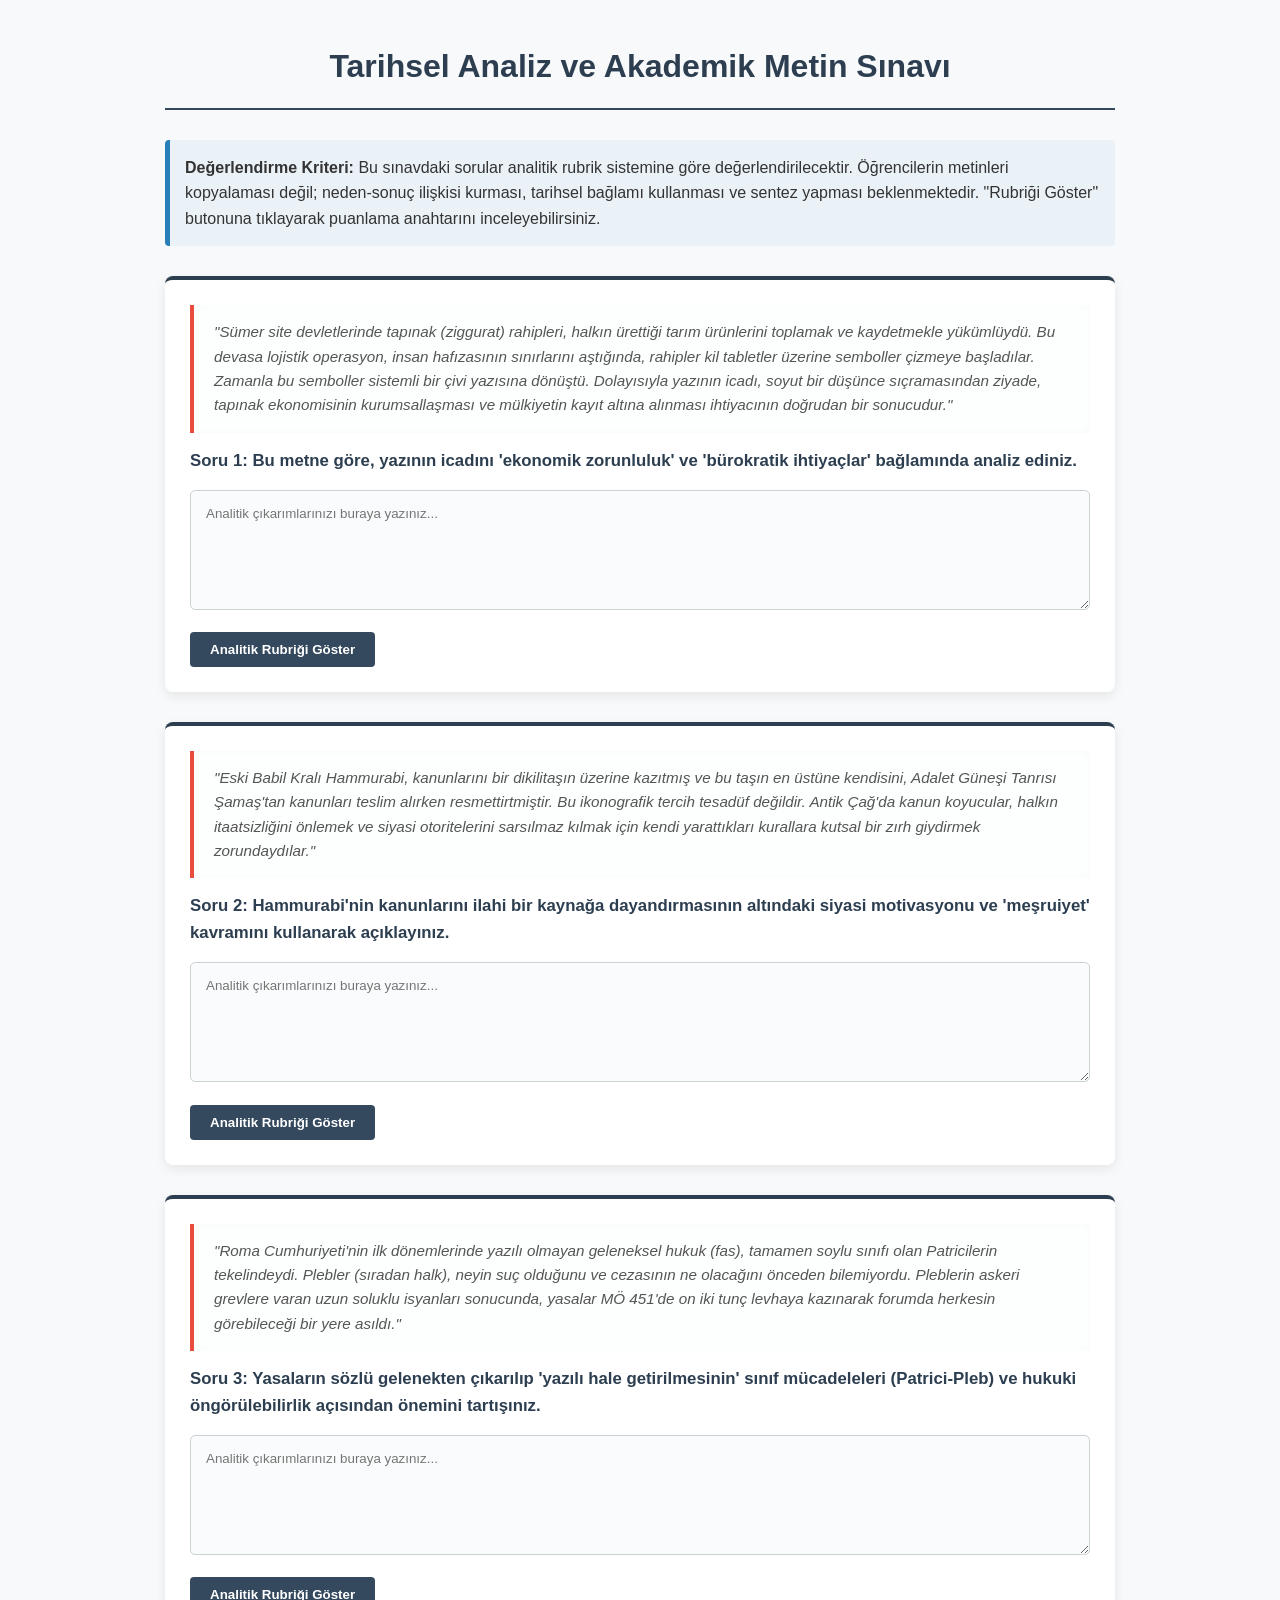
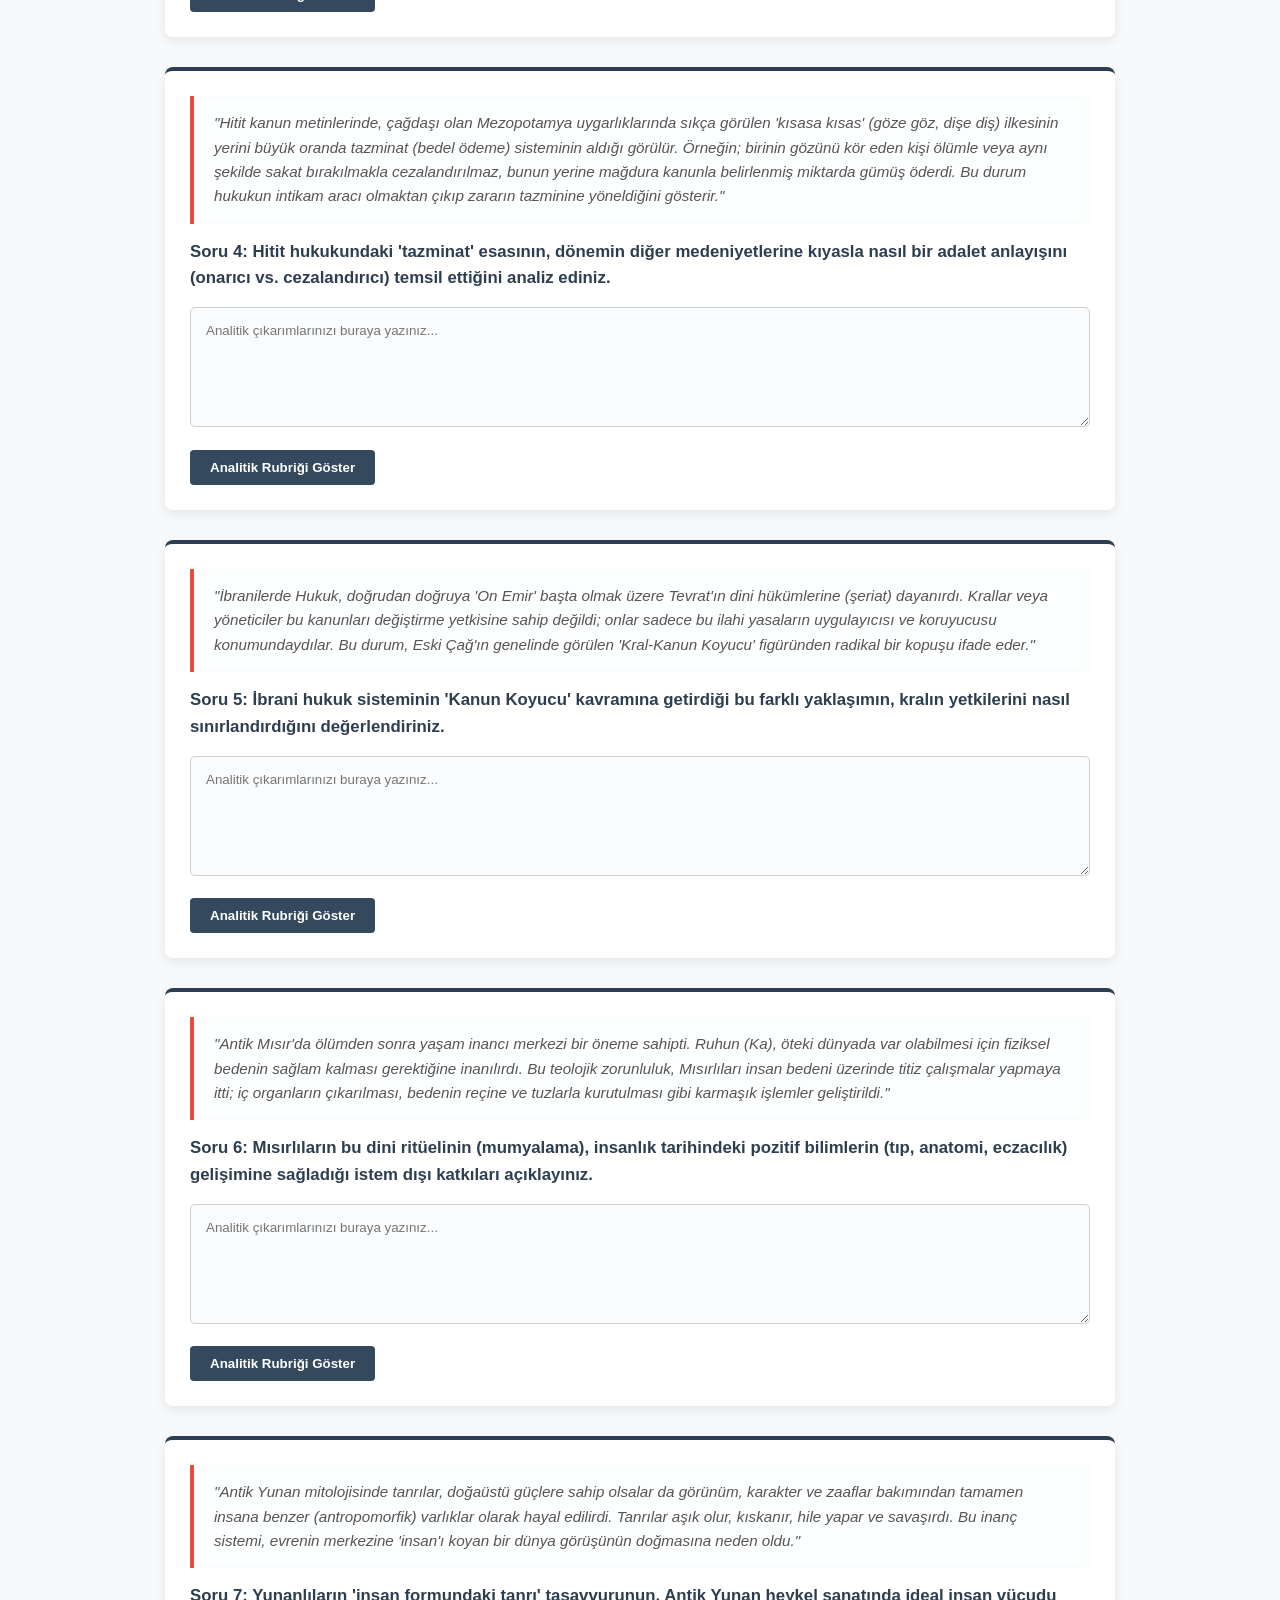
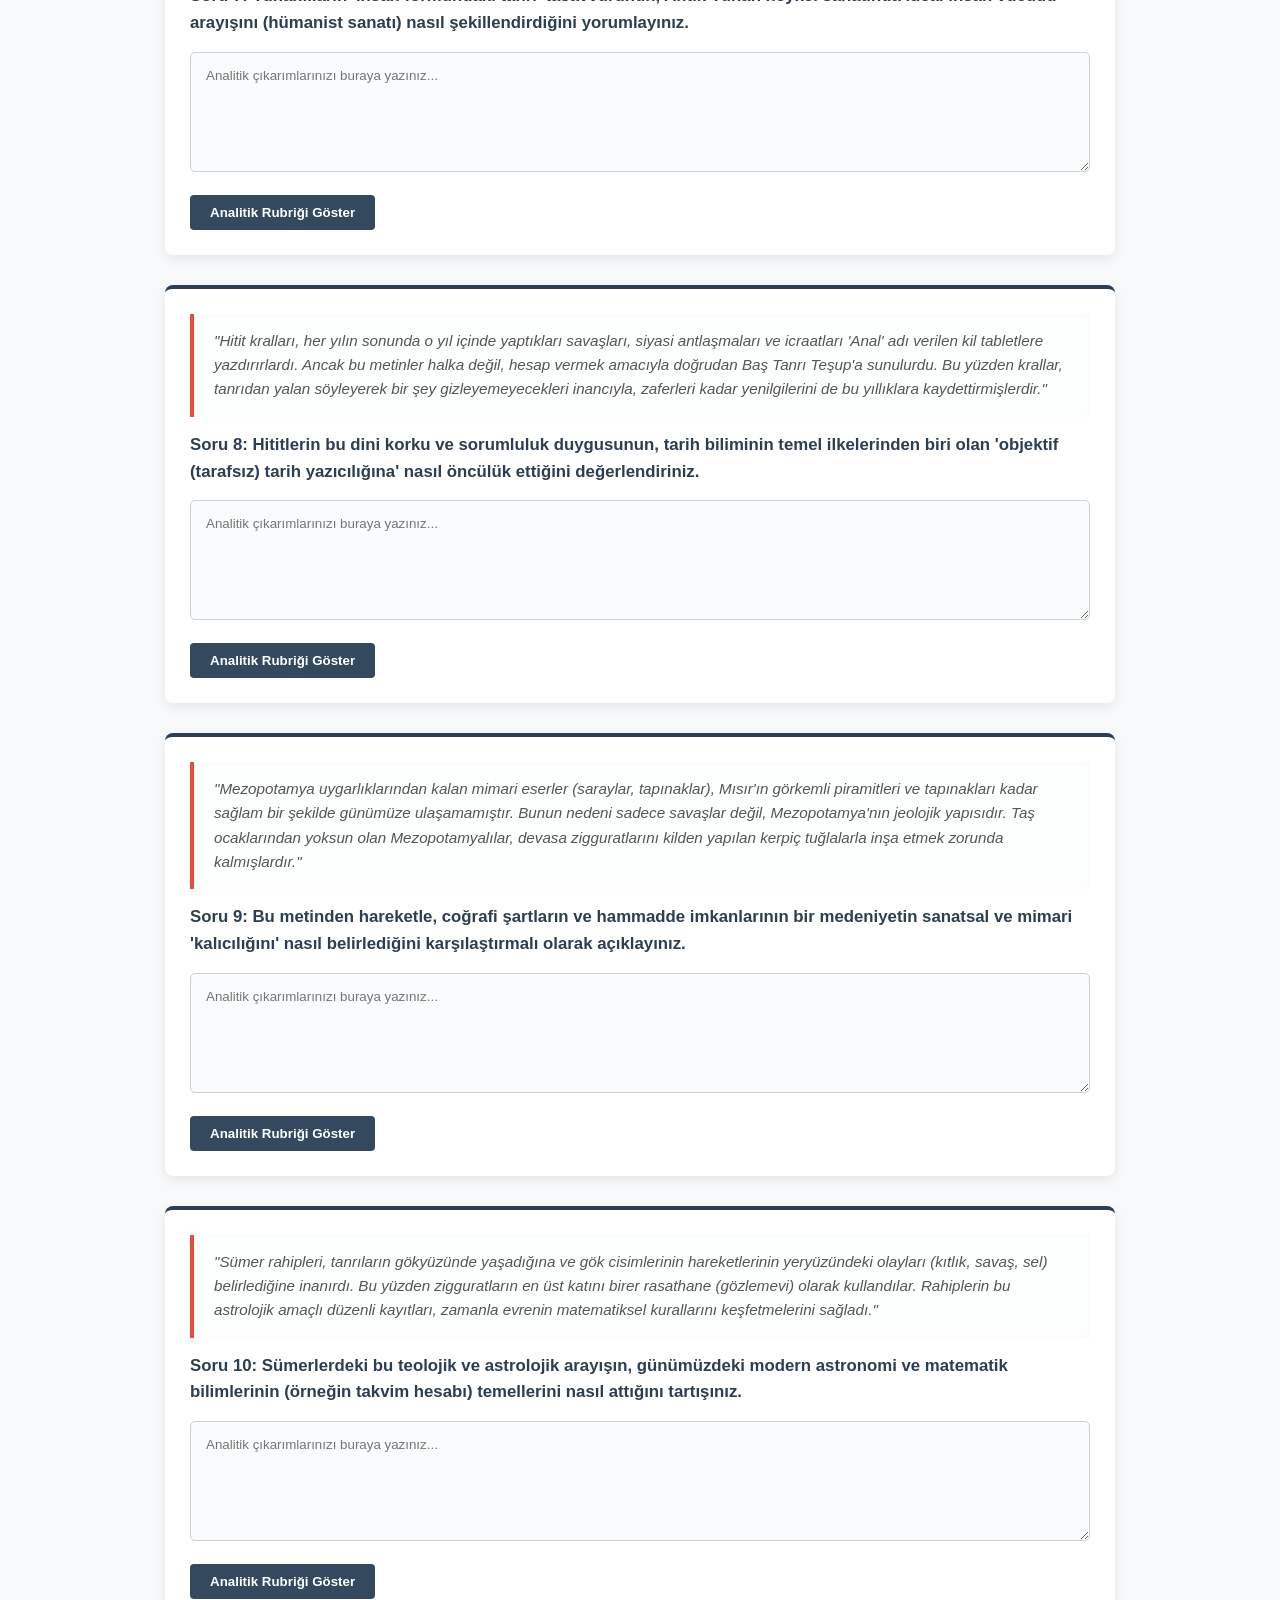
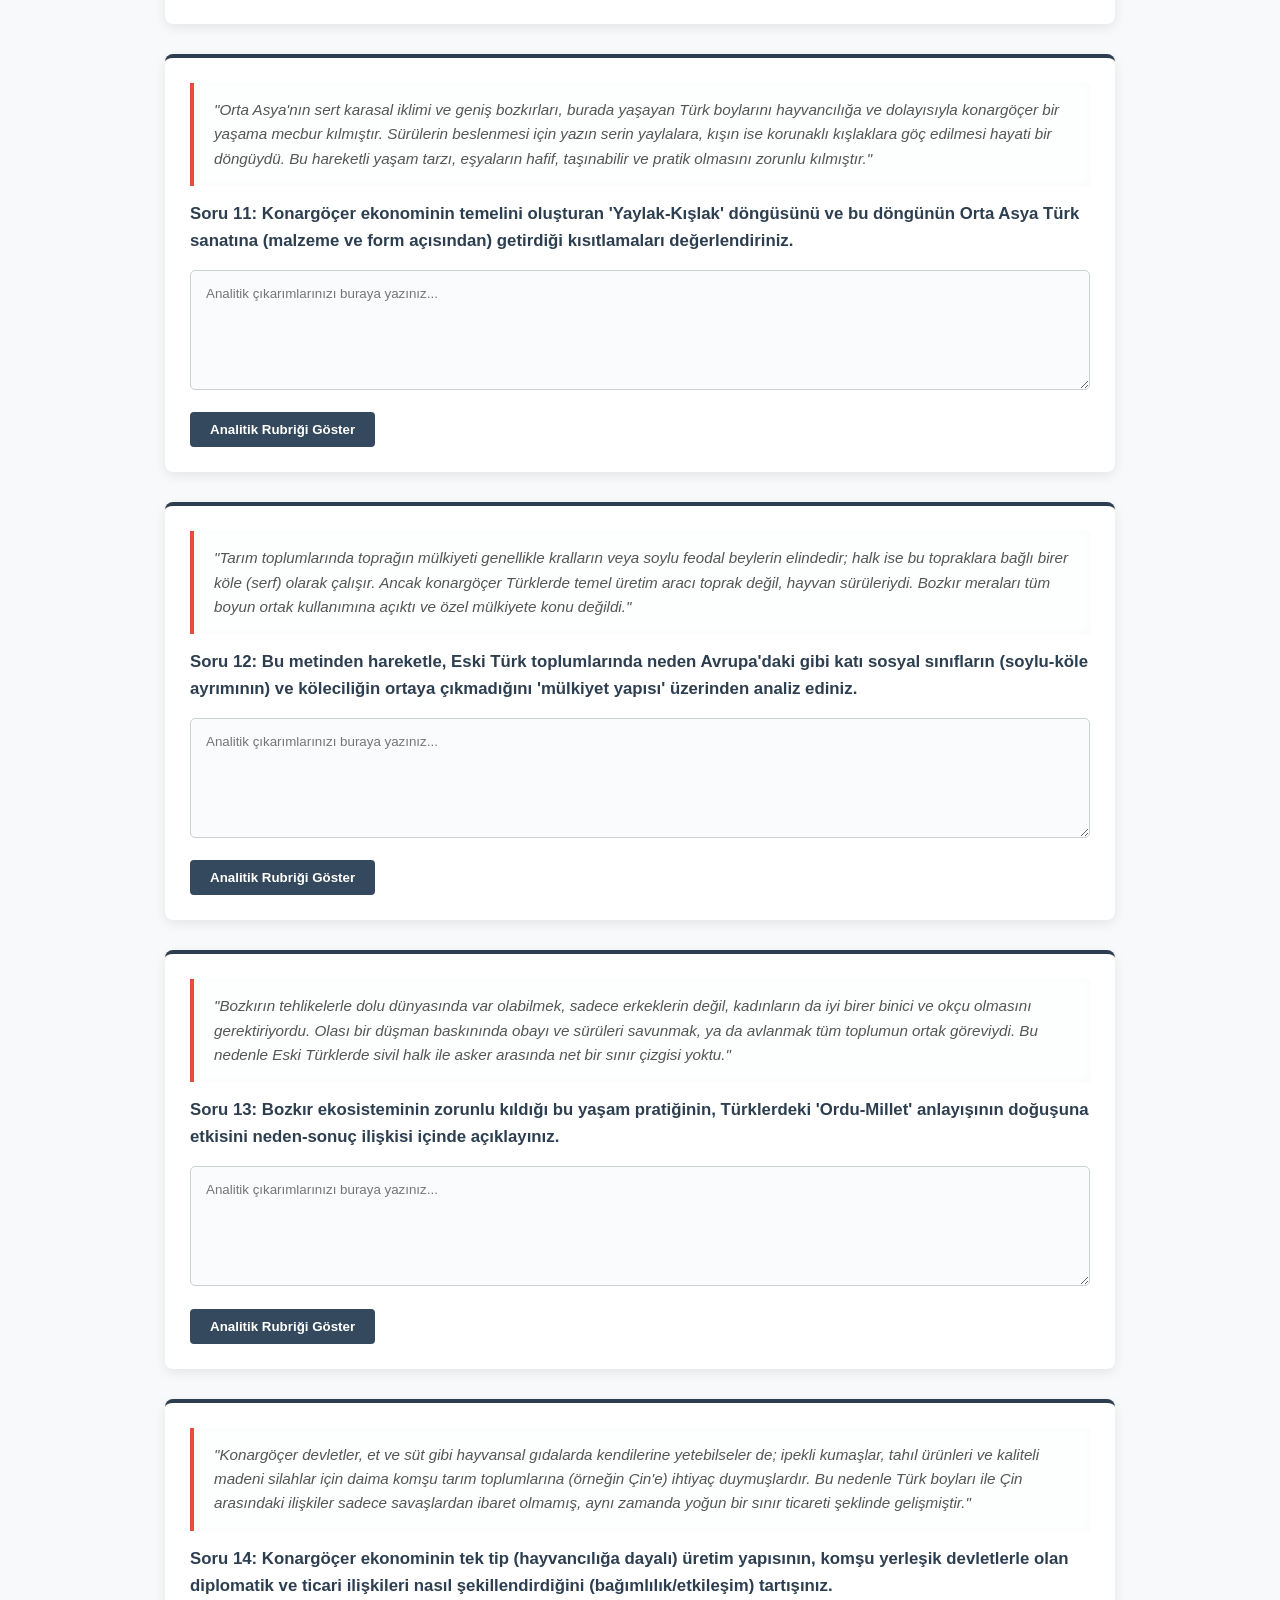
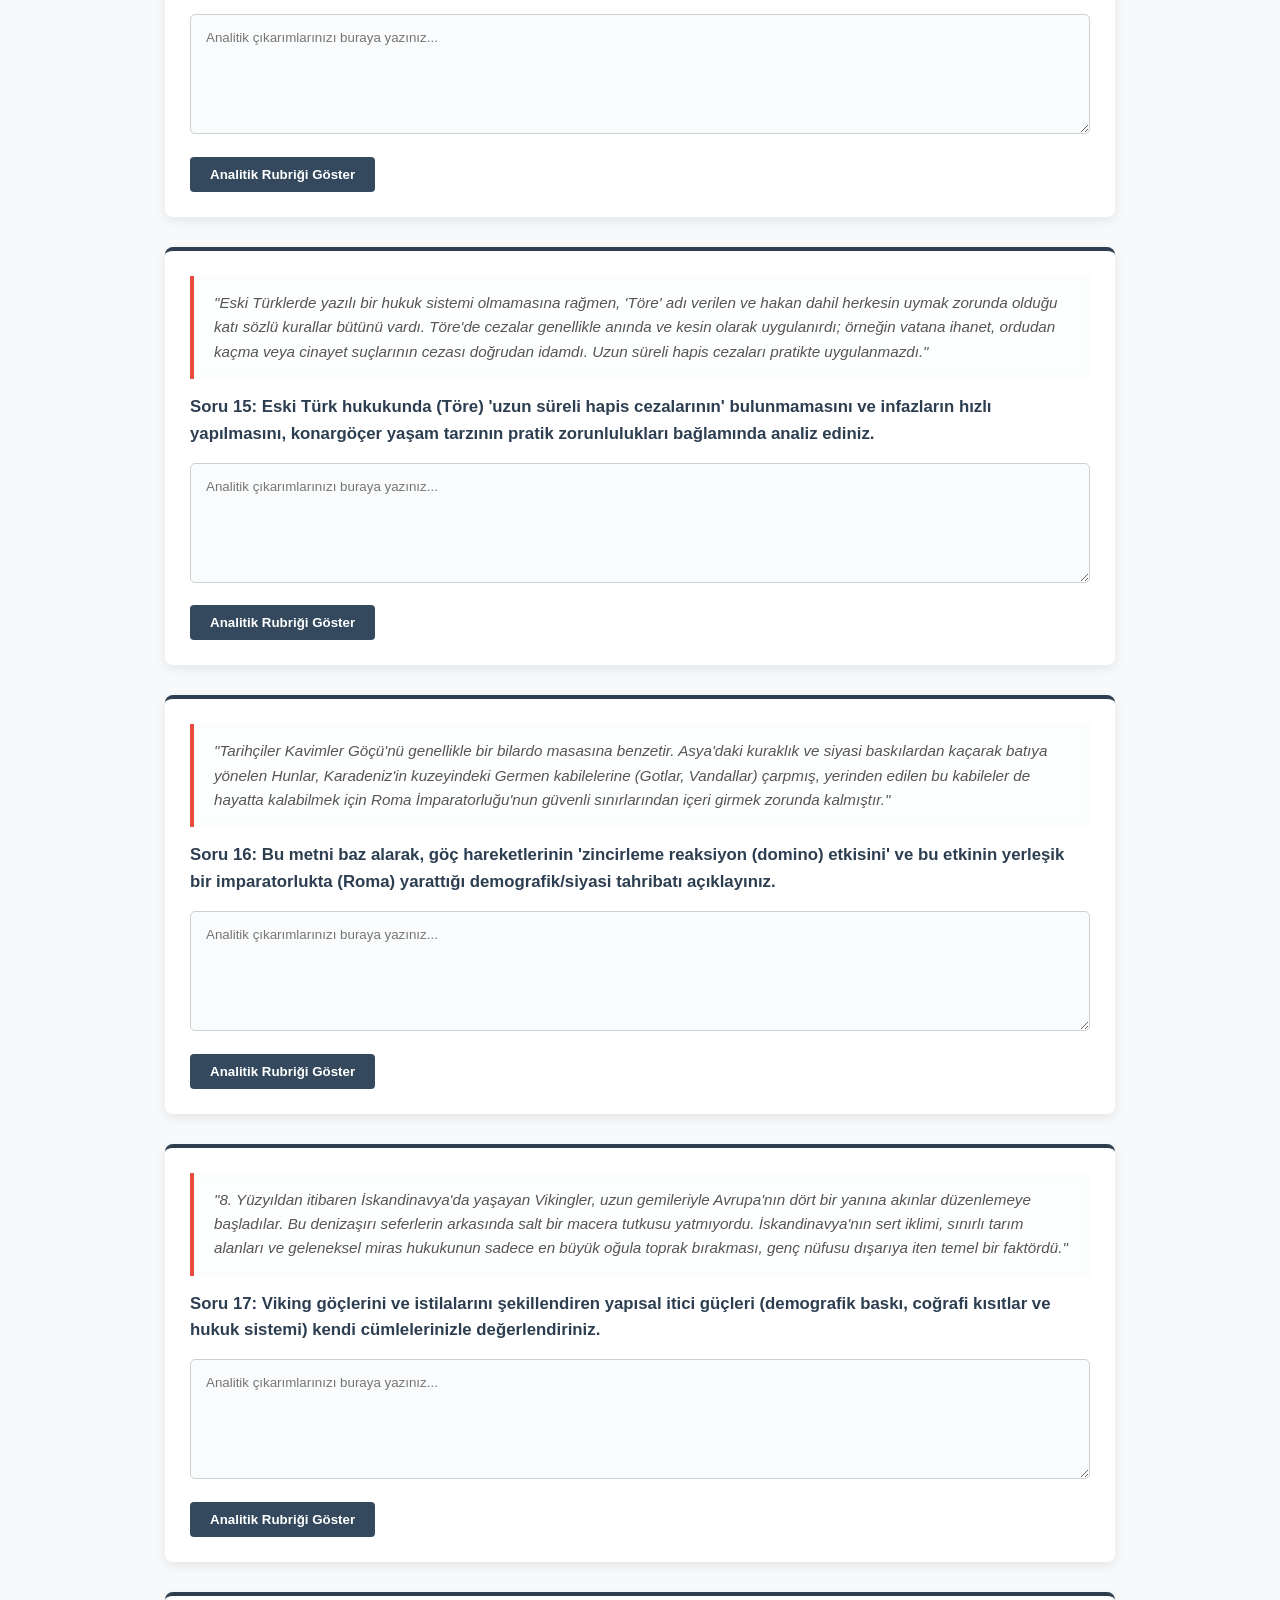
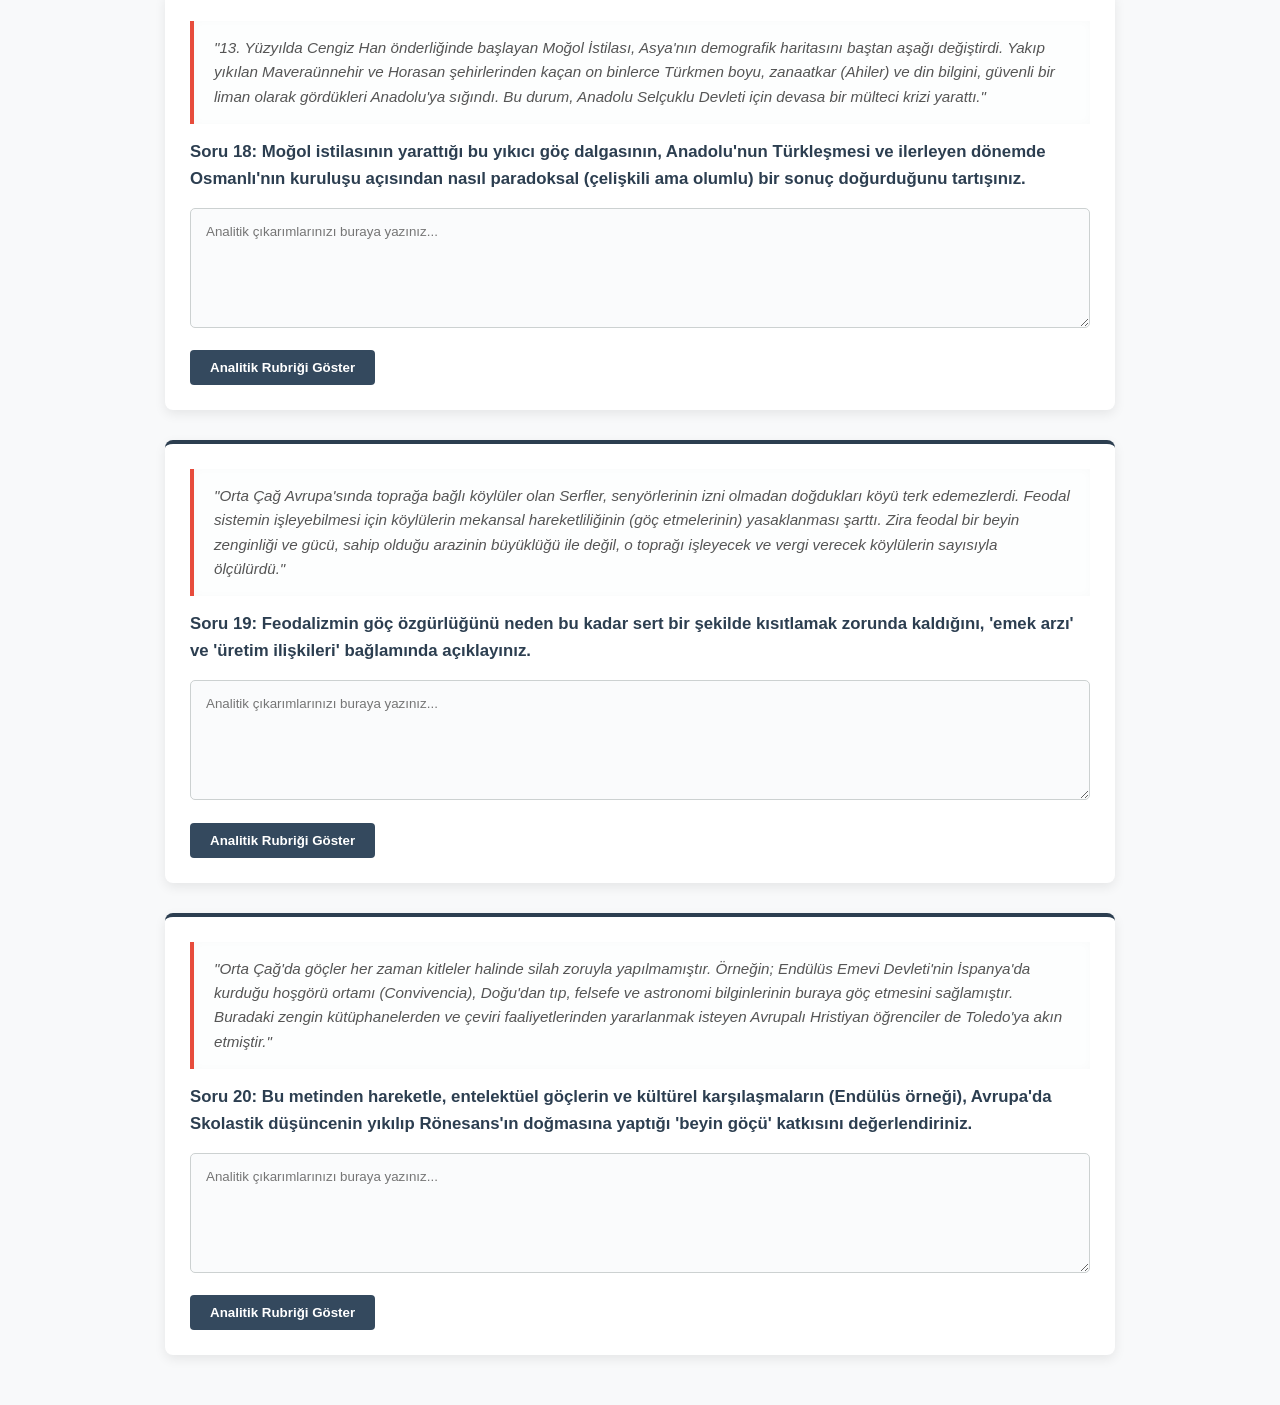
==== simulasyon.html @ 81fdf880 "Create simulasyon.html" ====
<!DOCTYPE html>
<html lang="tr">
<head>
    <meta charset="UTF-8">
    <meta name="viewport" content="width=device-width, initial-scale=1.0">
    <title>Akademik Metin Analizi ve Analitik Rubrik Sınavı</title>
    <style>
        body {
            font-family: 'Segoe UI', Tahoma, Geneva, Verdana, sans-serif;
            background-color: #f8f9fa;
            color: #333;
            line-height: 1.6;
            padding: 20px;
            max-width: 950px;
            margin: 0 auto;
        }
        h1 {
            text-align: center;
            color: #2c3e50;
            border-bottom: 2px solid #34495e;
            padding-bottom: 15px;
            margin-bottom: 30px;
        }
        .bilgi-notu {
            background-color: #eaf2f8;
            border-left: 5px solid #2980b9;
            padding: 15px;
            margin-bottom: 30px;
            border-radius: 4px;
        }
        .soru-karti {
            background-color: #fff;
            border-radius: 8px;
            padding: 25px;
            margin-bottom: 30px;
            box-shadow: 0 4px 12px rgba(0,0,0,0.08);
            border-top: 4px solid #2c3e50;
        }
        .akademik-metin {
            background-color: #fdfefe;
            border-left: 4px solid #e74c3c;
            padding: 15px 20px;
            margin-bottom: 15px;
            font-style: italic;
            color: #555;
            font-size: 0.95em;
            box-shadow: inset 0 0 10px rgba(0,0,0,0.02);
        }
        .soru-kok {
            font-weight: bold;
            font-size: 1.05em;
            margin-bottom: 15px;
            color: #2c3e50;
        }
        textarea {
            width: 100%;
            height: 120px;
            padding: 15px;
            border: 1px solid #ccd1d1;
            border-radius: 5px;
            resize: vertical;
            font-family: inherit;
            margin-bottom: 15px;
            box-sizing: border-box;
            background-color: #fafbfc;
        }
        textarea:focus {
            outline: none;
            border-color: #3498db;
            background-color: #fff;
        }
        .btn-cevap {
            background-color: #34495e;
            color: white;
            border: none;
            padding: 10px 20px;
            border-radius: 4px;
            cursor: pointer;
            font-weight: bold;
            transition: all 0.3s ease;
        }
        .btn-cevap:hover {
            background-color: #1abc9c;
        }
        .btn-cevap.acik {
            background-color: #16a085;
        }
        .rubrik-alani {
            display: none;
            margin-top: 20px;
            padding: 20px;
            background-color: #f4f6f7;
            border: 1px solid #bdc3c7;
            border-radius: 5px;
        }
        .rubrik-tablosu {
            width: 100%;
            border-collapse: collapse;
            margin-top: 10px;
        }
        .rubrik-tablosu th, .rubrik-tablosu td {
            border: 1px solid #d5d8dc;
            padding: 12px;
            text-align: left;
        }
        .rubrik-tablosu th {
            background-color: #eaeded;
            color: #2c3e50;
        }
        .rubrik-tablosu tr:nth-child(2) td:first-child { color: #27ae60; font-weight: bold; } /* 3 Puan */
        .rubrik-tablosu tr:nth-child(3) td:first-child { color: #f39c12; font-weight: bold; } /* 2 Puan */
        .rubrik-tablosu tr:nth-child(4) td:first-child { color: #c0392b; font-weight: bold; } /* 1 Puan */
    </style>
</head>
<body>

    <h1>Tarihsel Analiz ve Akademik Metin Sınavı</h1>
    
    <div class="bilgi-notu">
        <strong>Değerlendirme Kriteri:</strong> Bu sınavdaki sorular analitik rubrik sistemine göre değerlendirilecektir. Öğrencilerin metinleri kopyalaması değil; neden-sonuç ilişkisi kurması, tarihsel bağlamı kullanması ve sentez yapması beklenmektedir. "Rubriği Göster" butonuna tıklayarak puanlama anahtarını inceleyebilirsiniz.
    </div>

    <div id="sinav_alani">
        </div>

    <script>
        const sorular = [
            // ESKİ ÇAĞ HUKUKU (5 Soru)
            { 
                id: "klasik_u2_hukuk_1", 
                metin: "Sümer site devletlerinde tapınak (ziggurat) rahipleri, halkın ürettiği tarım ürünlerini toplamak ve kaydetmekle yükümlüydü. Bu devasa lojistik operasyon, insan hafızasının sınırlarını aştığında, rahipler kil tabletler üzerine semboller çizmeye başladılar. Zamanla bu semboller sistemli bir çivi yazısına dönüştü. Dolayısıyla yazının icadı, soyut bir düşünce sıçramasından ziyade, tapınak ekonomisinin kurumsallaşması ve mülkiyetin kayıt altına alınması ihtiyacının doğrudan bir sonucudur.",
                soru: "Bu metne göre, yazının icadını 'ekonomik zorunluluk' ve 'bürokratik ihtiyaçlar' bağlamında analiz ediniz.", 
                rubrik: "Yazının icadını tapınak ekonomisindeki depolama/kayıt ihtiyacıyla tam olarak ilişkilendirir; mülkiyetin ve bürokrasinin kurumsallaşması kavramlarını doğru kullanır.|Sadece ekonomik zorunluluktan veya tarım ürünlerinin kaydından bahseder, bürokratik kurumsallaşma bağlamını eksik bırakır.|Metni doğrudan kopyalar veya sadece 'yazıyı Sümerler bulmuştur' gibi yüzeysel bir bilgi verir."
            },
            { 
                id: "klasik_u2_hukuk_2", 
                metin: "Eski Babil Kralı Hammurabi, kanunlarını bir dikilitaşın üzerine kazıtmış ve bu taşın en üstüne kendisini, Adalet Güneşi Tanrısı Şamaş'tan kanunları teslim alırken resmettirtmiştir. Bu ikonografik tercih tesadüf değildir. Antik Çağ'da kanun koyucular, halkın itaatsizliğini önlemek ve siyasi otoritelerini sarsılmaz kılmak için kendi yarattıkları kurallara kutsal bir zırh giydirmek zorundaydılar.",
                soru: "Hammurabi'nin kanunlarını ilahi bir kaynağa dayandırmasının altındaki siyasi motivasyonu ve 'meşruiyet' kavramını kullanarak açıklayınız.", 
                rubrik: "Teokratik meşruiyet kavramını kullanarak kralların mutlak itaat sağlamak, kanunların sorgulanmasını önlemek ve siyasi otoriteyi güçlendirmek için dini bir araç olarak kullandığını analiz eder.|Kanunların tanrıdan geldiğini söyleyerek halkı korkutmayı amaçladığını belirtir ancak siyasi meşruiyet ve otorite kavramlarını eksik bırakır.|Sadece Hammurabi'nin kanunları taşlara yazdırdığından veya Tanrı Şamaş'tan bahseder, siyasi amaca değinmez."
            },
            { 
                id: "klasik_u2_hukuk_3", 
                metin: "Roma Cumhuriyeti'nin ilk dönemlerinde yazılı olmayan geleneksel hukuk (fas), tamamen soylu sınıfı olan Patricilerin tekelindeydi. Plebler (sıradan halk), neyin suç olduğunu ve cezasının ne olacağını önceden bilemiyordu. Pleblerin askeri grevlere varan uzun soluklu isyanları sonucunda, yasalar MÖ 451'de on iki tunç levhaya kazınarak forumda herkesin görebileceği bir yere asıldı.",
                soru: "Yasaların sözlü gelenekten çıkarılıp 'yazılı hale getirilmesinin' sınıf mücadeleleri (Patrici-Pleb) ve hukuki öngörülebilirlik açısından önemini tartışınız.", 
                rubrik: "Yazılı hukukun yargıç (soylu) keyfiliğini önlediğini, hukuki öngörülebilirlik/şeffaflık sağladığını ve bu durumun sınıflar arası eşitsizliği gidermede bir dönüm noktası olduğunu savunur.|Yasaların yazılmasının halkın kuralları öğrenmesini sağladığını belirtir ancak sınıf mücadelesi veya soyluların keyfiliğinin önlenmesi boyutunu eksik tartışır.|Sadece 12 Levha Kanunlarının Roma'da yapıldığını ve halk için iyi olduğunu söylemekle yetinir."
            },
            { 
                id: "klasik_u2_hukuk_4", 
                metin: "Hitit kanun metinlerinde, çağdaşı olan Mezopotamya uygarlıklarında sıkça görülen 'kısasa kısas' (göze göz, dişe diş) ilkesinin yerini büyük oranda tazminat (bedel ödeme) sisteminin aldığı görülür. Örneğin; birinin gözünü kör eden kişi ölümle veya aynı şekilde sakat bırakılmakla cezalandırılmaz, bunun yerine mağdura kanunla belirlenmiş miktarda gümüş öderdi. Bu durum hukukun intikam aracı olmaktan çıkıp zararın tazminine yöneldiğini gösterir.",
                soru: "Hitit hukukundaki 'tazminat' esasının, dönemin diğer medeniyetlerine kıyasla nasıl bir adalet anlayışını (onarıcı vs. cezalandırıcı) temsil ettiğini analiz ediniz.", 
                rubrik: "Hitit adalet sisteminin hümanist/onarıcı adalet anlayışına sahip olduğunu, intikam (kısas) yerine mağduriyetin giderilmesini (tazminat) hedeflediğini Mezopotamya ile karşılaştırarak açıklar.|Hititlerde ölüm cezası yerine para cezası olduğunu belirtir ancak bunun adalet felsefesindeki 'onarıcı/intikamcı' bağlamdaki değişimini yeterince tartışmaz.|Sadece gümüş ödendiğinden bahseder, karşılaştırma ve analiz yapmaz."
            },
            { 
                id: "klasik_u2_hukuk_5", 
                metin: "İbranilerde Hukuk, doğrudan doğruya 'On Emir' başta olmak üzere Tevrat'ın dini hükümlerine (şeriat) dayanırdı. Krallar veya yöneticiler bu kanunları değiştirme yetkisine sahip değildi; onlar sadece bu ilahi yasaların uygulayıcısı ve koruyucusu konumundaydılar. Bu durum, Eski Çağ'ın genelinde görülen 'Kral-Kanun Koyucu' figüründen radikal bir kopuşu ifade eder.",
                soru: "İbrani hukuk sisteminin 'Kanun Koyucu' kavramına getirdiği bu farklı yaklaşımın, kralın yetkilerini nasıl sınırlandırdığını değerlendiriniz.", 
                rubrik: "İlahi hukukun üstünlüğünü (hukuk devleti ilkel formunu) kavrar; kralın kanun yapma tekelini kaybedip sadece icra makamına dönüştüğünü ve böylece mutlak otoritesinin sınırlandığını analiz eder.|Kanunların dinden geldiğini ve kralın bunları değiştiremediğini belirtir ancak bunun kralın siyasi gücünü nasıl kısıtladığını detaylandırmaz.|Sadece On Emir'den bahseder, yöneticinin yetki sınırlandırması konusuna girmez."
            },

            // İNANÇ, BİLİM VE SANAT (5 Soru)
            { 
                id: "klasik_u2_inanc_1", 
                metin: "Antik Mısır'da ölümden sonra yaşam inancı merkezi bir öneme sahipti. Ruhun (Ka), öteki dünyada var olabilmesi için fiziksel bedenin sağlam kalması gerektiğine inanılırdı. Bu teolojik zorunluluk, Mısırlıları insan bedeni üzerinde titiz çalışmalar yapmaya itti; iç organların çıkarılması, bedenin reçine ve tuzlarla kurutulması gibi karmaşık işlemler geliştirildi.",
                soru: "Mısırlıların bu dini ritüelinin (mumyalama), insanlık tarihindeki pozitif bilimlerin (tıp, anatomi, eczacılık) gelişimine sağladığı istem dışı katkıları açıklayınız.", 
                rubrik: "Dini inancın anatomi (iç organların yapısı), tıp ve kimya/eczacılık (kimyasal koruyucular) alanlarında deneysel bilginin birikmesine doğrudan ve zorunlu bir zemin hazırladığını açıklar.|Mumyalamanın tıbbı geliştirdiğini belirtir ancak anatomi veya kimya/eczacılık gibi spesifik alt bilim dallarıyla olan bağını detaylandırmaz.|Sadece Mısırlıların ölümden sonra yaşama inandığını ve bedenleri sakladığını yazar."
            },
            { 
                id: "klasik_u2_inanc_2", 
                metin: "Antik Yunan mitolojisinde tanrılar, doğaüstü güçlere sahip olsalar da görünüm, karakter ve zaaflar bakımından tamamen insana benzer (antropomorfik) varlıklar olarak hayal edilirdi. Tanrılar aşık olur, kıskanır, hile yapar ve savaşırdı. Bu inanç sistemi, evrenin merkezine 'insan'ı koyan bir dünya görüşünün doğmasına neden oldu.",
                soru: "Yunanlıların 'insan formundaki tanrı' tasavvurunun, Antik Yunan heykel sanatında ideal insan vücudu arayışını (hümanist sanatı) nasıl şekillendirdiğini yorumlayınız.", 
                rubrik: "Tanrıların insan görünümünde olmasının, sanatçıları kusursuz kas yapısını, ideal orantıyı ve estetik mükemmelliği insan bedeninde aramaya ittiğini; bunun da heykeltıraşlıkta zirveye yol açtığını analiz eder.|Heykellerin tanrılara benzetilmek için güzel yapıldığını belirtir ancak insan merkezli (hümanist) sanat anlayışına vurgu yapmaz.|Sadece Yunanlıların çok tanrılı inanca sahip olduğunu ve heykeller yaptıklarını yazar."
            },
            { 
                id: "klasik_u2_inanc_3", 
                metin: "Hitit kralları, her yılın sonunda o yıl içinde yaptıkları savaşları, siyasi antlaşmaları ve icraatları 'Anal' adı verilen kil tabletlere yazdırırlardı. Ancak bu metinler halka değil, hesap vermek amacıyla doğrudan Baş Tanrı Teşup'a sunulurdu. Bu yüzden krallar, tanrıdan yalan söyleyerek bir şey gizleyemeyecekleri inancıyla, zaferleri kadar yenilgilerini de bu yıllıklara kaydettirmişlerdir.",
                soru: "Hititlerin bu dini korku ve sorumluluk duygusunun, tarih biliminin temel ilkelerinden biri olan 'objektif (tarafsız) tarih yazıcılığına' nasıl öncülük ettiğini değerlendiriniz.", 
                rubrik: "Kralın tanrıdan bir şey gizleyememe inancının, propagandayı önleyerek doğruların (yenilgilerin bile) yazılmasını sağladığını ve bunun modern tarafsız tarihçiliğin temeli olduğunu açıklar.|Anallara zafer ve yenilgilerin yazıldığını belirtir ancak bunun 'objektif tarih' ile olan kavramsal bağını güçlü kuramaz.|Sadece Hititlerin yıllıklar yazdığını ve tanrıya sunduğunu söyler, tarih yazıcılığı boyutuna değinmez."
            },
            { 
                id: "klasik_u2_inanc_4", 
                metin: "Mezopotamya uygarlıklarından kalan mimari eserler (saraylar, tapınaklar), Mısır'ın görkemli piramitleri ve tapınakları kadar sağlam bir şekilde günümüze ulaşamamıştır. Bunun nedeni sadece savaşlar değil, Mezopotamya'nın jeolojik yapısıdır. Taş ocaklarından yoksun olan Mezopotamyalılar, devasa zigguratlarını kilden yapılan kerpiç tuğlalarla inşa etmek zorunda kalmışlardır.",
                soru: "Bu metinden hareketle, coğrafi şartların ve hammadde imkanlarının bir medeniyetin sanatsal ve mimari 'kalıcılığını' nasıl belirlediğini karşılaştırmalı olarak açıklayınız.", 
                rubrik: "Mısır'ın taş kaynakları ile Mezopotamya'nın alüvyon/kerpiç yapısını karşılaştırarak; hammaddenin doğa olaylarına (yağmur, erozyon) karşı direncini ve bunun mimarinin kalıcılığına etkisini tam olarak analiz eder.|Mezopotamya'da taş olmadığı için eserlerin yıkıldığını belirtir ancak Mısır ile olan zıtlığı ve coğrafi determinizm bağlamını eksik tartışır.|Sadece kerpiçten ev yaptıklarını için yıkıldığını söyler, analiz derinliği taşımaz."
            },
            { 
                id: "klasik_u2_inanc_5", 
                metin: "Sümer rahipleri, tanrıların gökyüzünde yaşadığına ve gök cisimlerinin hareketlerinin yeryüzündeki olayları (kıtlık, savaş, sel) belirlediğine inanırdı. Bu yüzden zigguratların en üst katını birer rasathane (gözlemevi) olarak kullandılar. Rahiplerin bu astrolojik amaçlı düzenli kayıtları, zamanla evrenin matematiksel kurallarını keşfetmelerini sağladı.",
                soru: "Sümerlerdeki bu teolojik ve astrolojik arayışın, günümüzdeki modern astronomi ve matematik bilimlerinin (örneğin takvim hesabı) temellerini nasıl attığını tartışınız.", 
                rubrik: "Dini/astrolojik motivasyonlarla yapılan gökyüzü gözlemlerinin, zamanla Ay takviminin icadına, gezegen hareketlerinin haritalanmasına ve 60 tabanlı matematik sistemine (zaman ölçümü) dönüşmesini sentezler.|Zigguratlarda yıldızların incelendiğini ve astronominin başladığını söyler ancak matematik/takvim gelişimi ile bağını zayıf kurar.|Sadece tapınakların üst katının rasathane olduğunu yazar."
            },

            // KONARGÖÇER YAŞAM (5 Soru)
            { 
                id: "klasik_u2_gocer_1", 
                metin: "Orta Asya'nın sert karasal iklimi ve geniş bozkırları, burada yaşayan Türk boylarını hayvancılığa ve dolayısıyla konargöçer bir yaşama mecbur kılmıştır. Sürülerin beslenmesi için yazın serin yaylalara, kışın ise korunaklı kışlaklara göç edilmesi hayati bir döngüydü. Bu hareketli yaşam tarzı, eşyaların hafif, taşınabilir ve pratik olmasını zorunlu kılmıştır.",
                soru: "Konargöçer ekonominin temelini oluşturan 'Yaylak-Kışlak' döngüsünü ve bu döngünün Orta Asya Türk sanatına (malzeme ve form açısından) getirdiği kısıtlamaları değerlendiriniz.", 
                rubrik: "Mevsimsel göç zorunluluğunu ekolojik şartlarla açıklar; sanatın mimari veya devasa heykeller yerine neden küçük, taşınabilir (Hayvan üslubu, çadır, koşum takımı) malzemelerle sınırlı kaldığını net bir şekilde sentezler.|Yaylak-kışlak göçünün nedenini doğru açıklar ancak sanat eserlerinin neden küçük/taşınabilir olması gerektiği bağlantısını zayıf kurar.|Sadece göç ettikleri için sanatla uğraşamadıkları veya küçük eşyalar yaptıkları gibi yüzeysel bir cevap verir."
            },
            { 
                id: "klasik_u2_gocer_2", 
                metin: "Tarım toplumlarında toprağın mülkiyeti genellikle kralların veya soylu feodal beylerin elindedir; halk ise bu topraklara bağlı birer köle (serf) olarak çalışır. Ancak konargöçer Türklerde temel üretim aracı toprak değil, hayvan sürüleriydi. Bozkır meraları tüm boyun ortak kullanımına açıktı ve özel mülkiyete konu değildi.",
                soru: "Bu metinden hareketle, Eski Türk toplumlarında neden Avrupa'daki gibi katı sosyal sınıfların (soylu-köle ayrımının) ve köleciliğin ortaya çıkmadığını 'mülkiyet yapısı' üzerinden analiz ediniz.", 
                rubrik: "Toprak mülkiyetinin tekelde olmamasının ve meraların ortak kullanımının, bir insanı diğerine bağımlı kılacak (köleleştirecek) ekonomik zemini yok ettiğini; hayvancılığın yatay ve eşitlikçi bir toplum yarattığını açıklar.|Toprak mülkiyeti olmadığı için köleliğin olmadığını belirtir ancak tarım toplumu/feodalite ile olan üretim aracı (toprak vs. hayvan) karşılaştırmasını eksik yapar.|Sadece Türklerde herkesin eşit olduğunu ve köleliğin bulunmadığını yazar."
            },
            { 
                id: "klasik_u2_gocer_3", 
                metin: "Bozkırın tehlikelerle dolu dünyasında var olabilmek, sadece erkeklerin değil, kadınların da iyi birer binici ve okçu olmasını gerektiriyordu. Olası bir düşman baskınında obayı ve sürüleri savunmak, ya da avlanmak tüm toplumun ortak göreviydi. Bu nedenle Eski Türklerde sivil halk ile asker arasında net bir sınır çizgisi yoktu.",
                soru: "Bozkır ekosisteminin zorunlu kıldığı bu yaşam pratiğinin, Türklerdeki 'Ordu-Millet' anlayışının doğuşuna etkisini neden-sonuç ilişkisi içinde açıklayınız.", 
                rubrik: "Doğa şartları ve güvenlik kaygılarının, profesyonel/ücretli askerlik yerine tüm bireylerin (kadın-erkek) sürekli savaşa hazır olmasını zorunlu kıldığını; bu hayatta kalma refleksinin ordu-millet kavramını doğurduğunu sentezler.|Herkesin asker sayıldığını ve savaşmayı bildiğini belirtir ancak bozkırın getirdiği güvenlik/hayatta kalma zorunluluğu bağlamını zayıf işler.|Sadece Türklerin savaşçı bir millet olduğundan bahseder."
            },
            { 
                id: "klasik_u2_gocer_4", 
                metin: "Konargöçer devletler, et ve süt gibi hayvansal gıdalarda kendilerine yetebilseler de; ipekli kumaşlar, tahıl ürünleri ve kaliteli madeni silahlar için daima komşu tarım toplumlarına (örneğin Çin'e) ihtiyaç duymuşlardır. Bu nedenle Türk boyları ile Çin arasındaki ilişkiler sadece savaşlardan ibaret olmamış, aynı zamanda yoğun bir sınır ticareti şeklinde gelişmiştir.",
                soru: "Konargöçer ekonominin tek tip (hayvancılığa dayalı) üretim yapısının, komşu yerleşik devletlerle olan diplomatik ve ticari ilişkileri nasıl şekillendirdiğini (bağımlılık/etkileşim) tartışınız.", 
                rubrik: "Bozkır ekonomisinin ihtiyaç duyduğu tarım/sanayi ürünleri açığını kapatmak için yerleşiklerle zorunlu bir karşılıklı bağımlılık ve ticaret ağı kurduğunu; siyasi çatışmaların (İpek Yolu kontrolü vb.) aslında bu ekonomik temele dayandığını analiz eder.|Yerleşiklerden tahıl ve kumaş alındığını belirtir ancak bunun diplomatik ilişkilere ve devletlerarası politikalara yansımasını eksik açıklar.|Sadece Çin'den ipek aldıklarını veya ticaret yaptıklarını yazar."
            },
            { 
                id: "klasik_u2_gocer_5", 
                metin: "Eski Türklerde yazılı bir hukuk sistemi olmamasına rağmen, 'Töre' adı verilen ve hakan dahil herkesin uymak zorunda olduğu katı sözlü kurallar bütünü vardı. Töre'de cezalar genellikle anında ve kesin olarak uygulanırdı; örneğin vatana ihanet, ordudan kaçma veya cinayet suçlarının cezası doğrudan idamdı. Uzun süreli hapis cezaları pratikte uygulanmazdı.",
                soru: "Eski Türk hukukunda (Töre) 'uzun süreli hapis cezalarının' bulunmamasını ve infazların hızlı yapılmasını, konargöçer yaşam tarzının pratik zorunlulukları bağlamında analiz ediniz.", 
                rubrik: "Sürekli hareket halinde olan (yaylak/kışlak) bir toplumun hapishane inşa edemeyeceğini, suçluyu göç sırasında taşımanın ve beslemenin getireceği yükü belirterek; hızlı/katı infazın konargöçer hareketlilikten kaynaklanan lojistik bir zorunluluk olduğunu açıklar.|Göçebelikten dolayı hapishane olmadığını belirtir ancak lojistik yük, güvenlik ve anında infazın caydırıcılık boyutunu eksik tartışır.|Sadece göçebe oldukları için hapishane yapamadıklarını yazar."
            },

            // ORTA ÇAĞDA GÖÇLER (5 Soru)
            { 
                id: "klasik_u3_gocler_1", 
                metin: "Tarihçiler Kavimler Göçü'nü genellikle bir bilardo masasına benzetir. Asya'daki kuraklık ve siyasi baskılardan kaçarak batıya yönelen Hunlar, Karadeniz'in kuzeyindeki Germen kabilelerine (Gotlar, Vandallar) çarpmış, yerinden edilen bu kabileler de hayatta kalabilmek için Roma İmparatorluğu'nun güvenli sınırlarından içeri girmek zorunda kalmıştır.",
                soru: "Bu metni baz alarak, göç hareketlerinin 'zincirleme reaksiyon (domino) etkisini' ve bu etkinin yerleşik bir imparatorlukta (Roma) yarattığı demografik/siyasi tahribatı açıklayınız.", 
                rubrik: "Göçün doğrudan hedefi olmayan bir bölgenin (Roma), yerinden edilen üçüncü taraf kabilelerin kitlesel sığınma/işgal talebiyle nasıl başa çıkamadığını; bu nüfus basıncının sınırları çökertip devleti yıkıma götüren bir zincirleme reaksiyon olduğunu analiz eder.|Hunların diğer kavimleri ittiğini ve onların da Roma'ya girdiğini anlatır ancak demografik basınç ve siyasi tahribat mekanizmasını yüzeysel bırakır.|Sadece Hunların Avrupa'ya gittiğini ve Roma'nın ikiye ayrıldığını söyler."
            },
            { 
                id: "klasik_u3_gocler_2", 
                metin: "8. Yüzyıldan itibaren İskandinavya'da yaşayan Vikingler, uzun gemileriyle Avrupa'nın dört bir yanına akınlar düzenlemeye başladılar. Bu denizaşırı seferlerin arkasında salt bir macera tutkusu yatmıyordu. İskandinavya'nın sert iklimi, sınırlı tarım alanları ve geleneksel miras hukukunun sadece en büyük oğula toprak bırakması, genç nüfusu dışarıya iten temel bir faktördü.",
                soru: "Viking göçlerini ve istilalarını şekillendiren yapısal itici güçleri (demografik baskı, coğrafi kısıtlar ve hukuk sistemi) kendi cümlelerinizle değerlendiriniz.", 
                rubrik: "Viking hareketliliğinin kişisel macera olmadığını; yetersiz tarım alanları, nüfus artışı ve mirastan mahrum kalan gençlerin ekonomik zorunluluklarla yeni kaynaklar (yağma/kolonizasyon) bulmaya itildiğini yapısal faktörler üzerinden eksiksiz açıklar.|Tarım alanlarının yetersizliği veya nüfus artışından bahseder ancak miras hukukunun yarattığı sosyal/ekonomik baskı boyutunu gözden kaçırır.|Sadece İskandinavya'nın soğuk olduğunu ve Vikinglerin yağma yapmak için Avrupa'ya gittiğini yazar."
            },
            { 
                id: "klasik_u3_gocler_3", 
                metin: "13. Yüzyılda Cengiz Han önderliğinde başlayan Moğol İstilası, Asya'nın demografik haritasını baştan aşağı değiştirdi. Yakıp yıkılan Maveraünnehir ve Horasan şehirlerinden kaçan on binlerce Türkmen boyu, zanaatkar (Ahiler) ve din bilgini, güvenli bir liman olarak gördükleri Anadolu'ya sığındı. Bu durum, Anadolu Selçuklu Devleti için devasa bir mülteci krizi yarattı.",
                soru: "Moğol istilasının yarattığı bu yıkıcı göç dalgasının, Anadolu'nun Türkleşmesi ve ilerleyen dönemde Osmanlı'nın kuruluşu açısından nasıl paradoksal (çelişkili ama olumlu) bir sonuç doğurduğunu tartışınız.", 
                rubrik: "İstilanın yıkıcı etkisine rağmen, Anadolu'ya akan nitelikli nüfusun (asker, zanaatkar, aydın) bölgenin demografik olarak Türkleşmesini tamamladığını ve Uç beyliklerinin (Osmanlı) kuruluşunu sağlayacak insan kaynağını yarattığını sentezler.|Moğollardan kaçanların Anadolu'ya geldiğini ve nüfusu artırdığını söyler ancak Ahiler/bilginler gibi nitelikli göçün devletleşme (Osmanlı) sürecine olan etkisini eksik açıklar.|Sadece Türklerin Moğollardan kaçıp Anadolu'ya geldiğini belirtir."
            },
            { 
                id: "klasik_u3_gocler_4", 
                metin: "Orta Çağ Avrupa'sında toprağa bağlı köylüler olan Serfler, senyörlerinin izni olmadan doğdukları köyü terk edemezlerdi. Feodal sistemin işleyebilmesi için köylülerin mekansal hareketliliğinin (göç etmelerinin) yasaklanması şarttı. Zira feodal bir beyin zenginliği ve gücü, sahip olduğu arazinin büyüklüğü ile değil, o toprağı işleyecek ve vergi verecek köylülerin sayısıyla ölçülürdü.",
                soru: "Feodalizmin göç özgürlüğünü neden bu kadar sert bir şekilde kısıtlamak zorunda kaldığını, 'emek arzı' ve 'üretim ilişkileri' bağlamında açıklayınız.", 
                rubrik: "Feodal sistemin tek zenginlik kaynağının toprak olduğunu, ancak emek (köylü) olmadan toprağın değersiz kalacağını; göç serbestisinin tarlaların boşalmasına ve senyörlerin ekonomik/siyasi gücünün çökmesine yol açacağını ekonomik mantıkla izah eder.|Senyörlerin köylüleri çalıştırmak için gitmelerine izin vermediğini söyler ancak emek-toprak ilişkisi ve feodal zenginlik tanımı üzerinden derinlikli analiz yapamaz.|Sadece köylülerin köle olduğunu ve kaçmalarının yasak olduğunu yazar."
            },
            { 
                id: "klasik_u3_gocler_5", 
                metin: "Orta Çağ'da göçler her zaman kitleler halinde silah zoruyla yapılmamıştır. Örneğin; Endülüs Emevi Devleti'nin İspanya'da kurduğu hoşgörü ortamı (Convivencia), Doğu'dan tıp, felsefe ve astronomi bilginlerinin buraya göç etmesini sağlamıştır. Buradaki zengin kütüphanelerden ve çeviri faaliyetlerinden yararlanmak isteyen Avrupalı Hristiyan öğrenciler de Toledo'ya akın etmiştir.",
                soru: "Bu metinden hareketle, entelektüel göçlerin ve kültürel karşılaşmaların (Endülüs örneği), Avrupa'da Skolastik düşüncenin yıkılıp Rönesans'ın doğmasına yaptığı 'beyin göçü' katkısını değerlendiriniz.", 
                rubrik: "Göçün sadece fiziksel değil bilgi transferi olduğunu; İslam dünyasının biriktirdiği Antik Yunan ve Doğu felsefesinin bu entelektüel göç/temas merkezleri (Toledo) vasıtasıyla karanlık Avrupa'ya taşındığını ve aydınlanmayı tetiklediğini sentezler.|Endülüs'te bilimin geliştiğini ve Avrupalıların buradan etkilendiğini belirtir ancak beyin göçü ve kültürel transfer bağlamını zayıf kullanır.|Sadece İspanya'ya bilim insanlarının gittiğini ve orada kütüphaneler olduğunu yazar."
            }
        ];

        const sinavAlani = document.getElementById('sinav_alani');

        sorular.forEach((item, index) => {
            const soruKarti = document.createElement('div');
            soruKarti.className = 'soru-karti';
            
            // Rubrik parçalama (Tam, Kısmi, Zayıf şeklinde)
            const rubrikParcalari = item.rubrik.split('|');
            
            soruKarti.innerHTML = `
                <div class="akademik-metin">"${item.metin}"</div>
                <div class="soru-kok">Soru ${index + 1}: ${item.soru}</div>
                <textarea id="${item.id}" placeholder="Analitik çıkarımlarınızı buraya yazınız..."></textarea>
                
                <button class="btn-cevap" onclick="rubrikGoster('${item.id}_rubrik', this)">Analitik Rubriği Göster</button>
                
                <div id="${item.id}_rubrik" class="rubrik-alani">
                    <table class="rubrik-tablosu">
                        <tr>
                            <th style="width: 15%;">Puan</th>
                            <th>Değerlendirme Kriteri (Beklenen Sentez)</th>
                        </tr>
                        <tr>
                            <td>3 Puan (Tam Düzey)</td>
                            <td>${rubrikParcalari[0]}</td>
                        </tr>
                        <tr>
                            <td>2 Puan (Kısmi Düzey)</td>
                            <td>${rubrikParcalari[1]}</td>
                        </tr>
                        <tr>
                            <td>1 Puan (Geliştirilmeli)</td>
                            <td>${rubrikParcalari[2]}</td>
                        </tr>
                    </table>
                </div>
            `;
            
            sinavAlani.appendChild(soruKarti);
        });

        function rubrikGoster(rubrikId, buton) {
            const rubrikDiv = document.getElementById(rubrikId);
            if (rubrikDiv.style.display === "none" || rubrikDiv.style.display === "") {
                rubrikDiv.style.display = "block";
                buton.textContent = "Rubriği Gizle";
                buton.classList.add('acik');
            } else {
                rubrikDiv.style.display = "none";
                buton.textContent = "Analitik Rubriği Göster";
                buton.classList.remove('acik');
            }
        }
    </script>
</body>
</html>
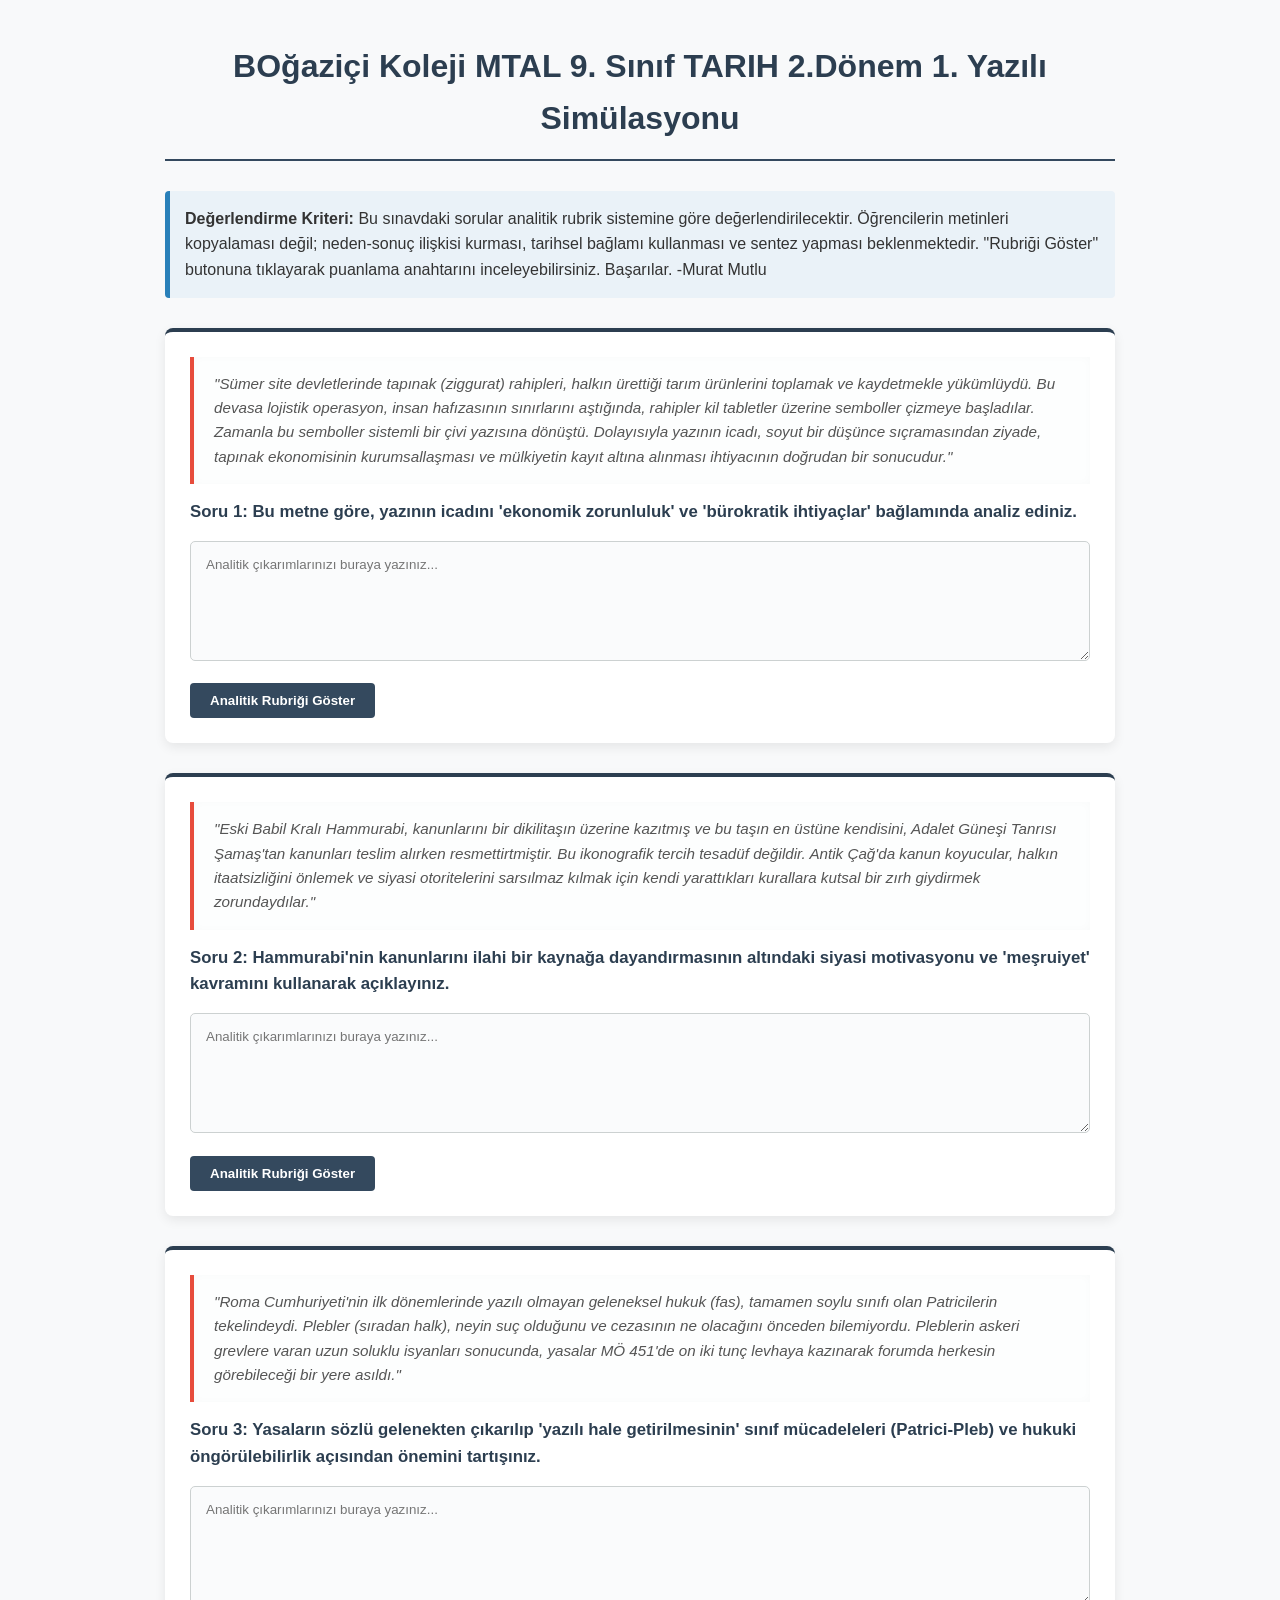
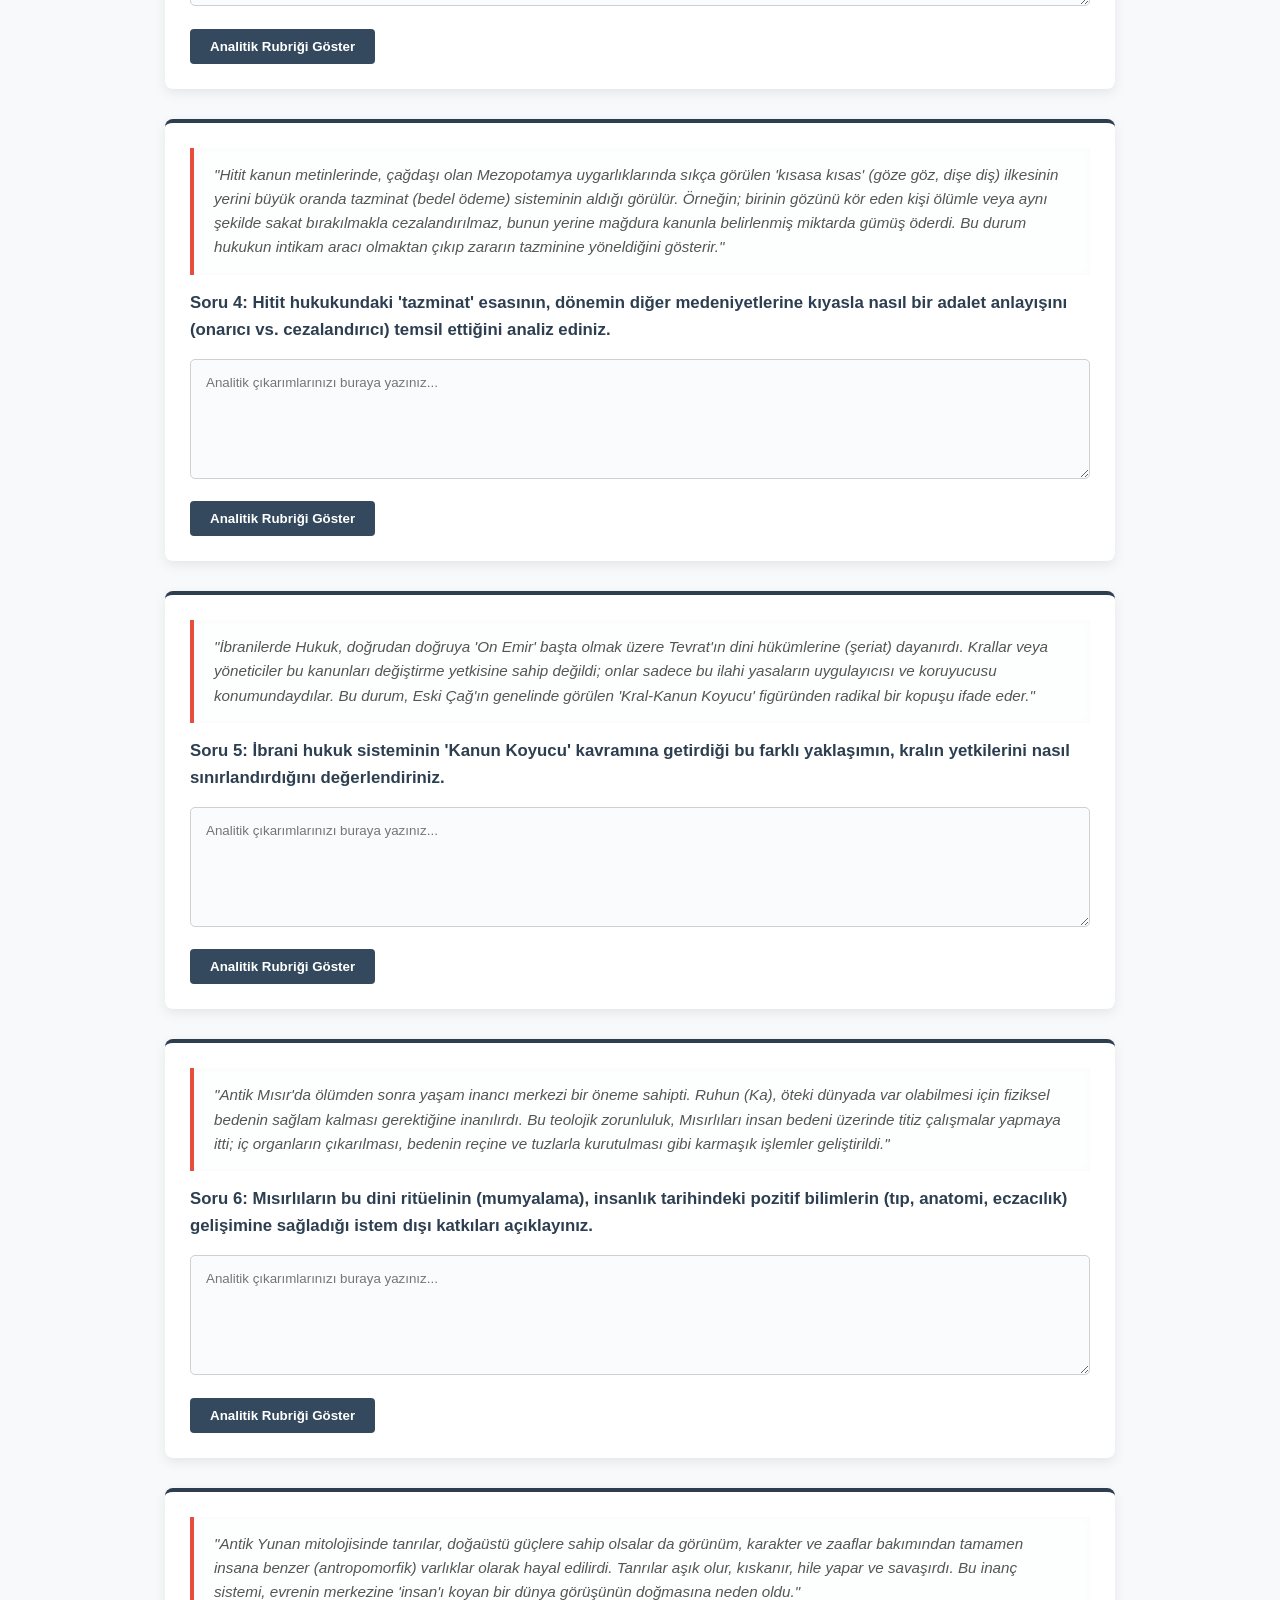
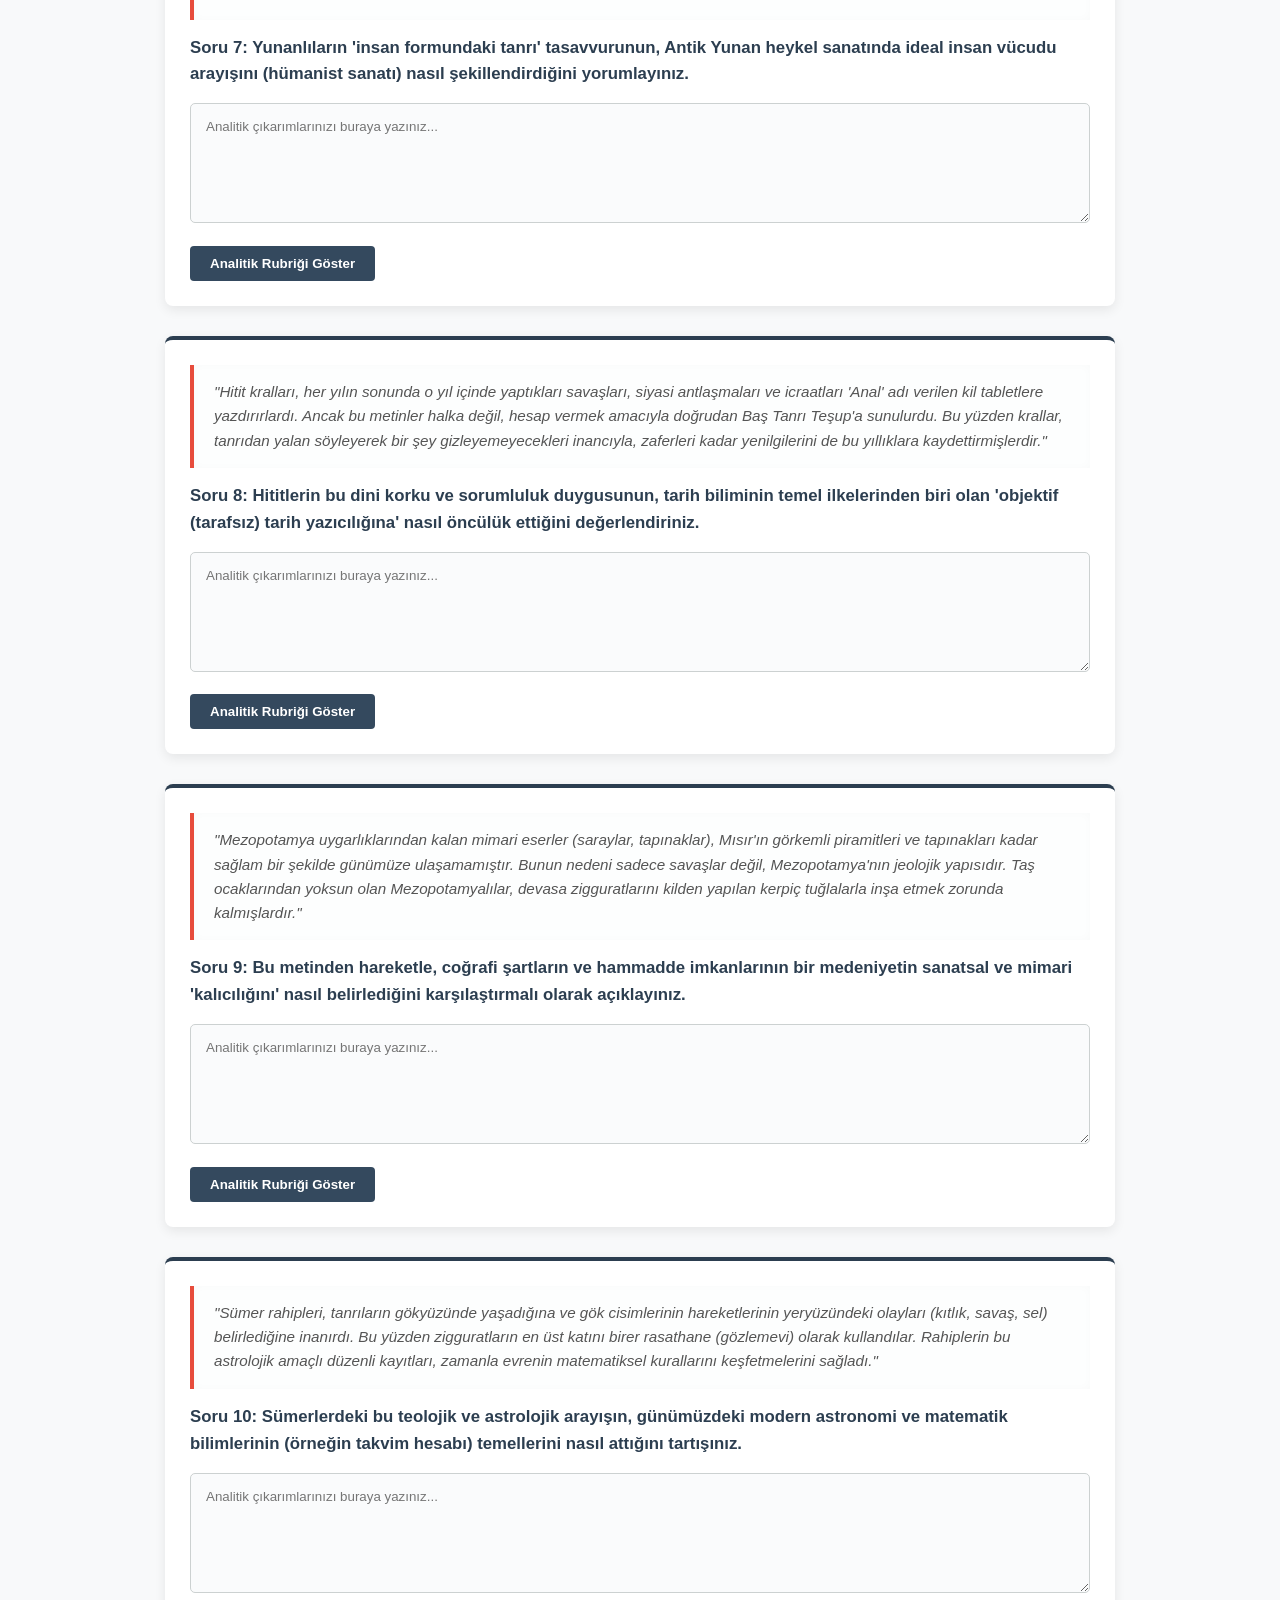
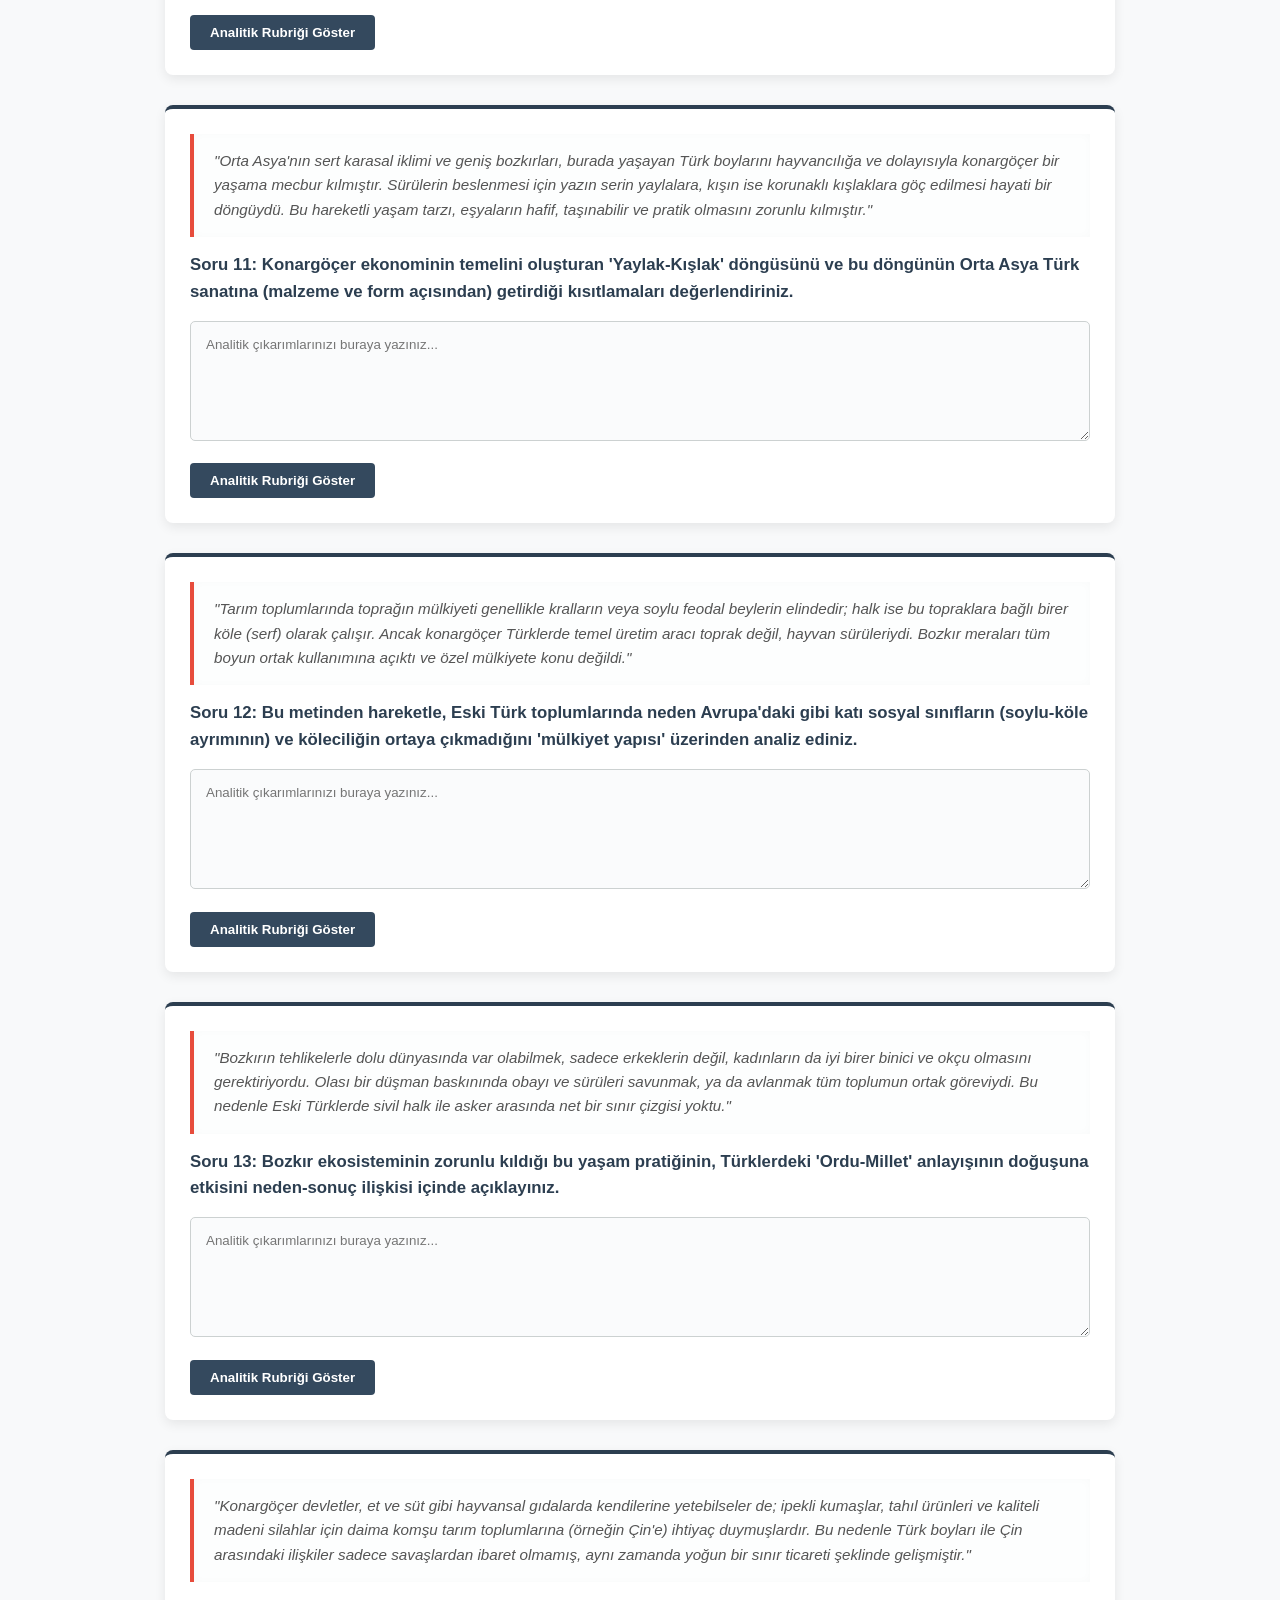
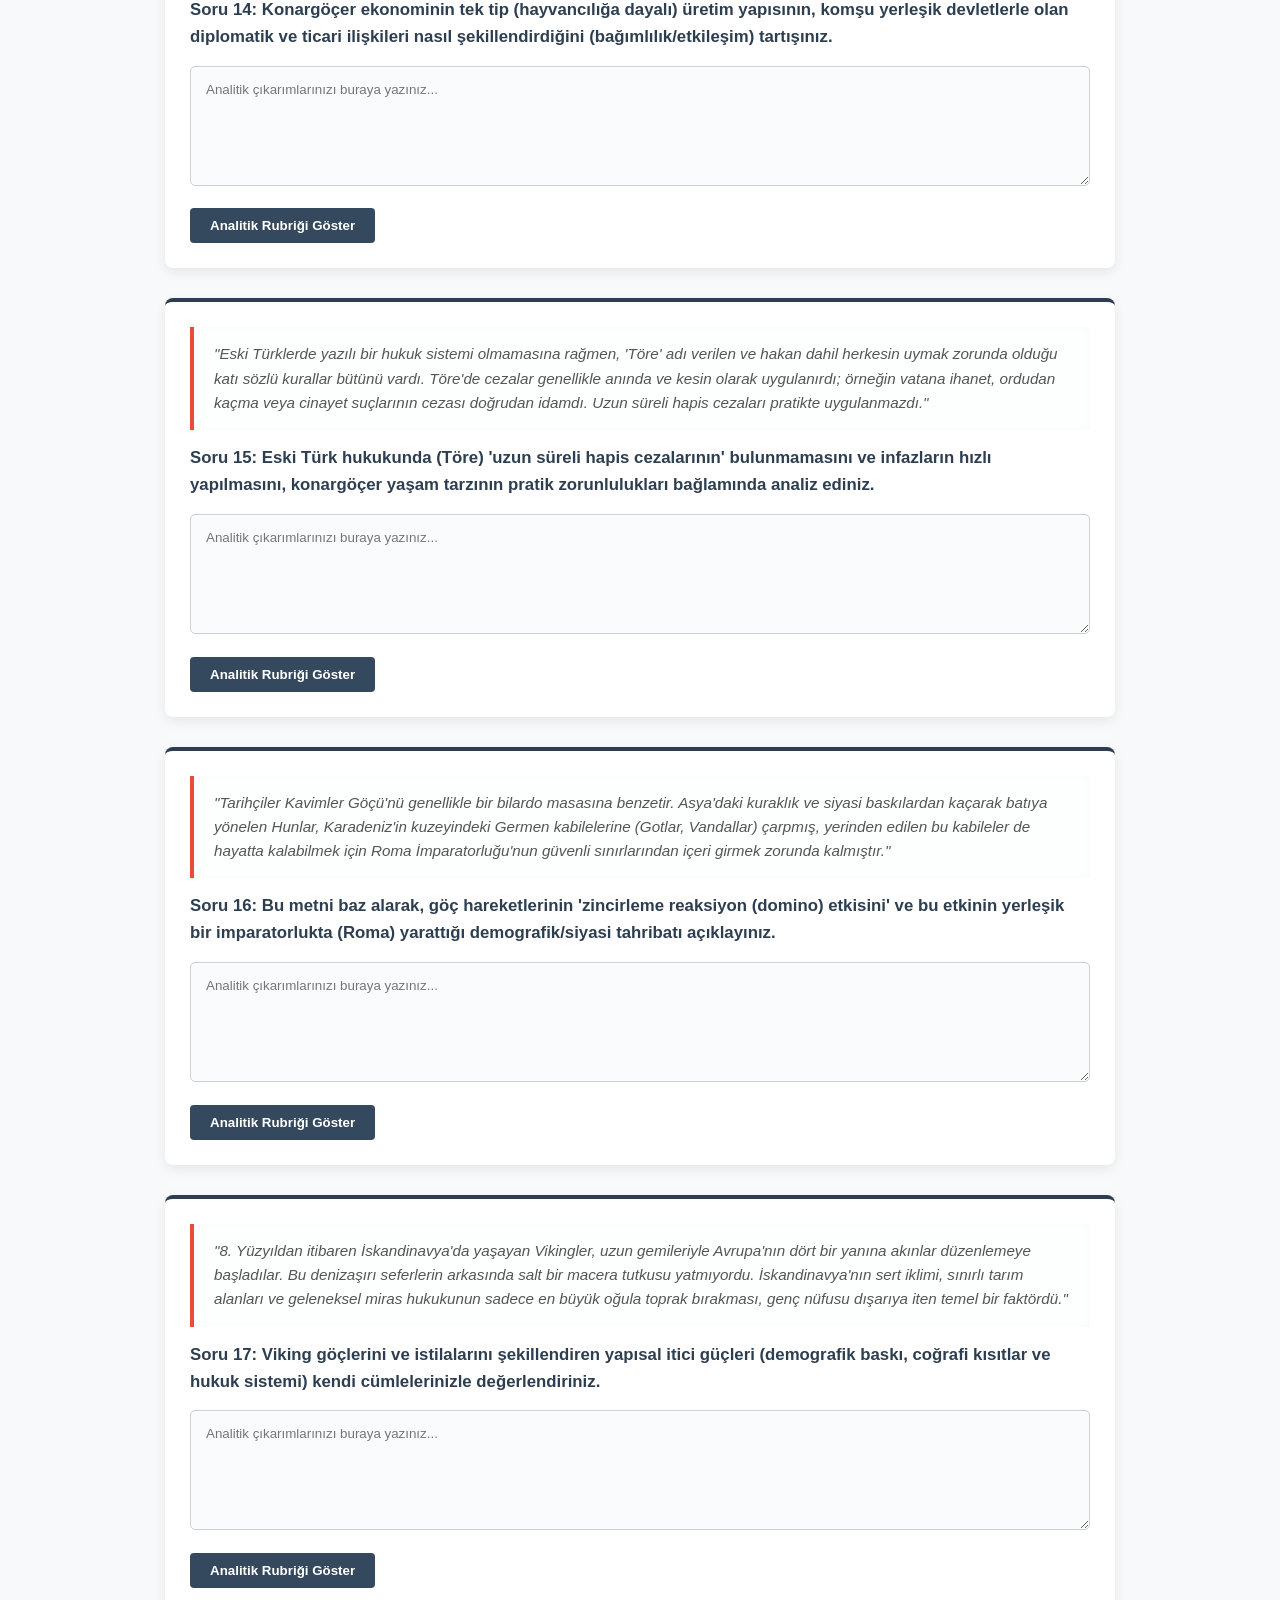
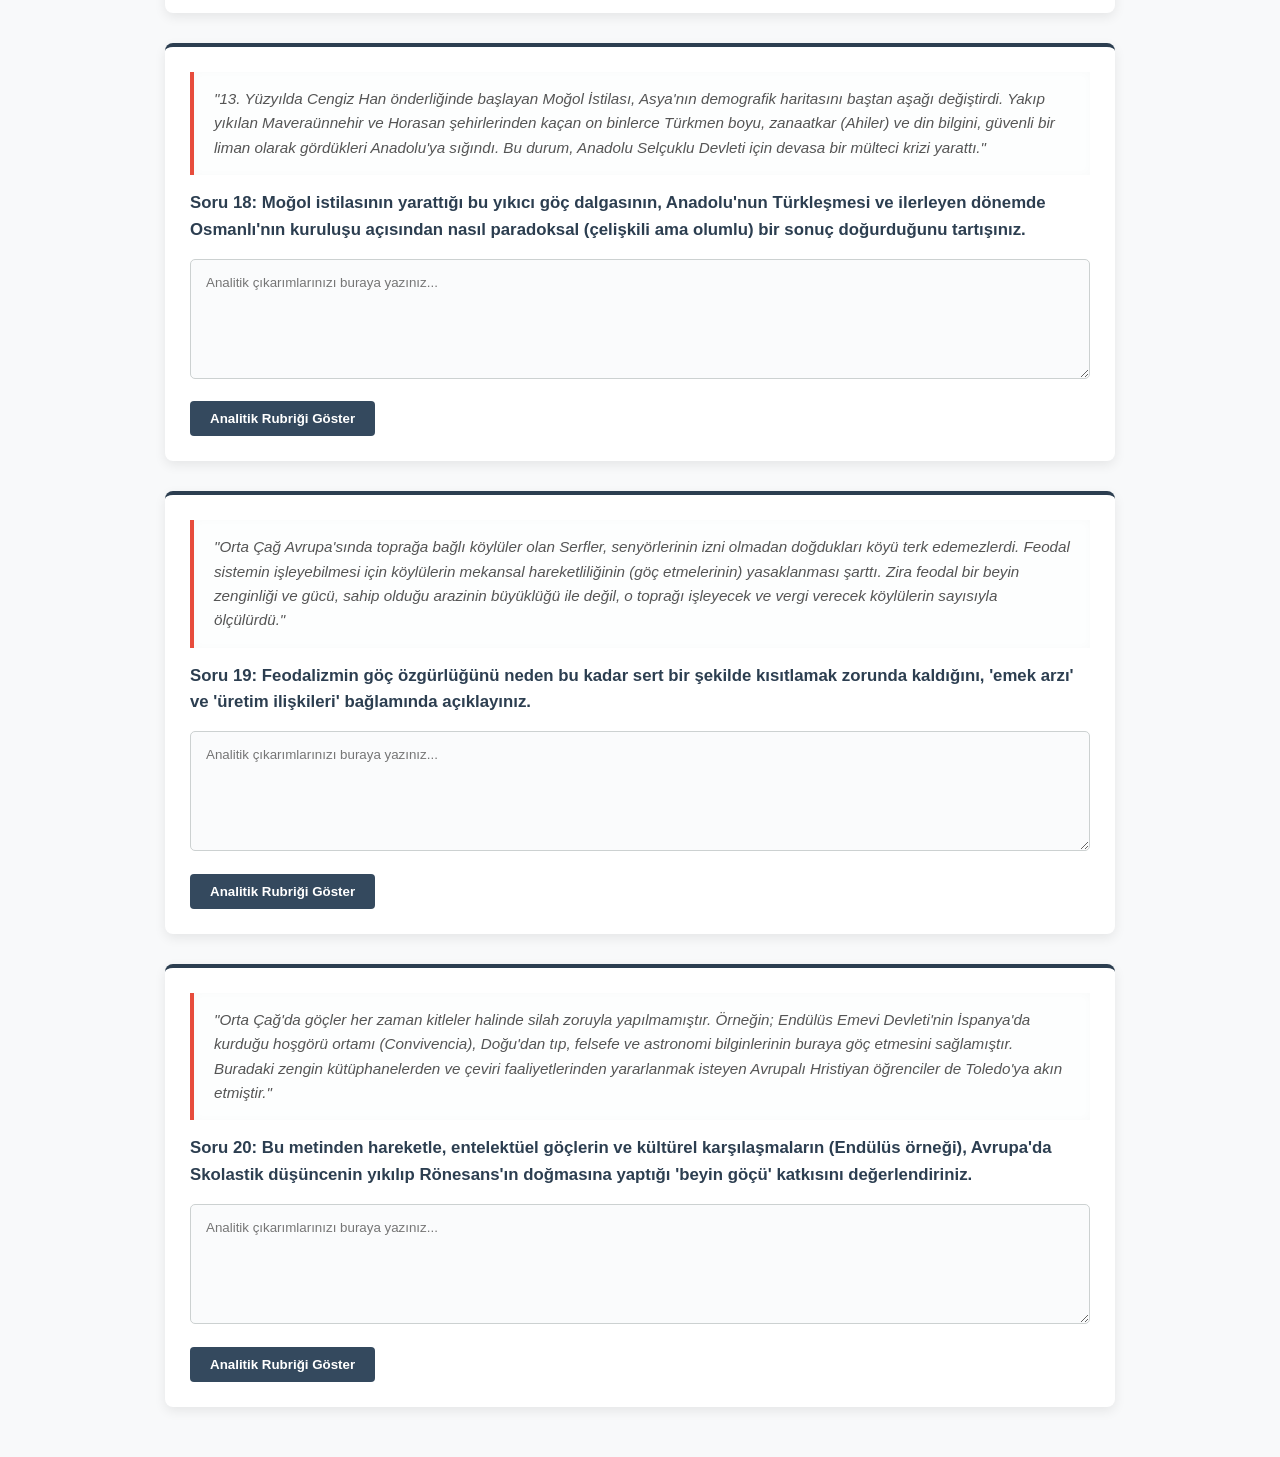
==== commit 2ec1560e: "Update simulasyon.html" ====
--- a/simulasyon.html
+++ b/simulasyon.html
@@ -114,10 +114,10 @@
 </head>
 <body>
 
-    <h1>Tarihsel Analiz ve Akademik Metin Sınavı</h1>
+    <h1>BOğaziçi Koleji MTAL 9. Sınıf TARIH 2.Dönem 1. Yazılı Simülasyonu</h1>
     
     <div class="bilgi-notu">
-        <strong>Değerlendirme Kriteri:</strong> Bu sınavdaki sorular analitik rubrik sistemine göre değerlendirilecektir. Öğrencilerin metinleri kopyalaması değil; neden-sonuç ilişkisi kurması, tarihsel bağlamı kullanması ve sentez yapması beklenmektedir. "Rubriği Göster" butonuna tıklayarak puanlama anahtarını inceleyebilirsiniz.
+        <strong>Değerlendirme Kriteri:</strong> Bu sınavdaki sorular analitik rubrik sistemine göre değerlendirilecektir. Öğrencilerin metinleri kopyalaması değil; neden-sonuç ilişkisi kurması, tarihsel bağlamı kullanması ve sentez yapması beklenmektedir. "Rubriği Göster" butonuna tıklayarak puanlama anahtarını inceleyebilirsiniz. Başarılar. -Murat Mutlu
     </div>
 
     <div id="sinav_alani">
